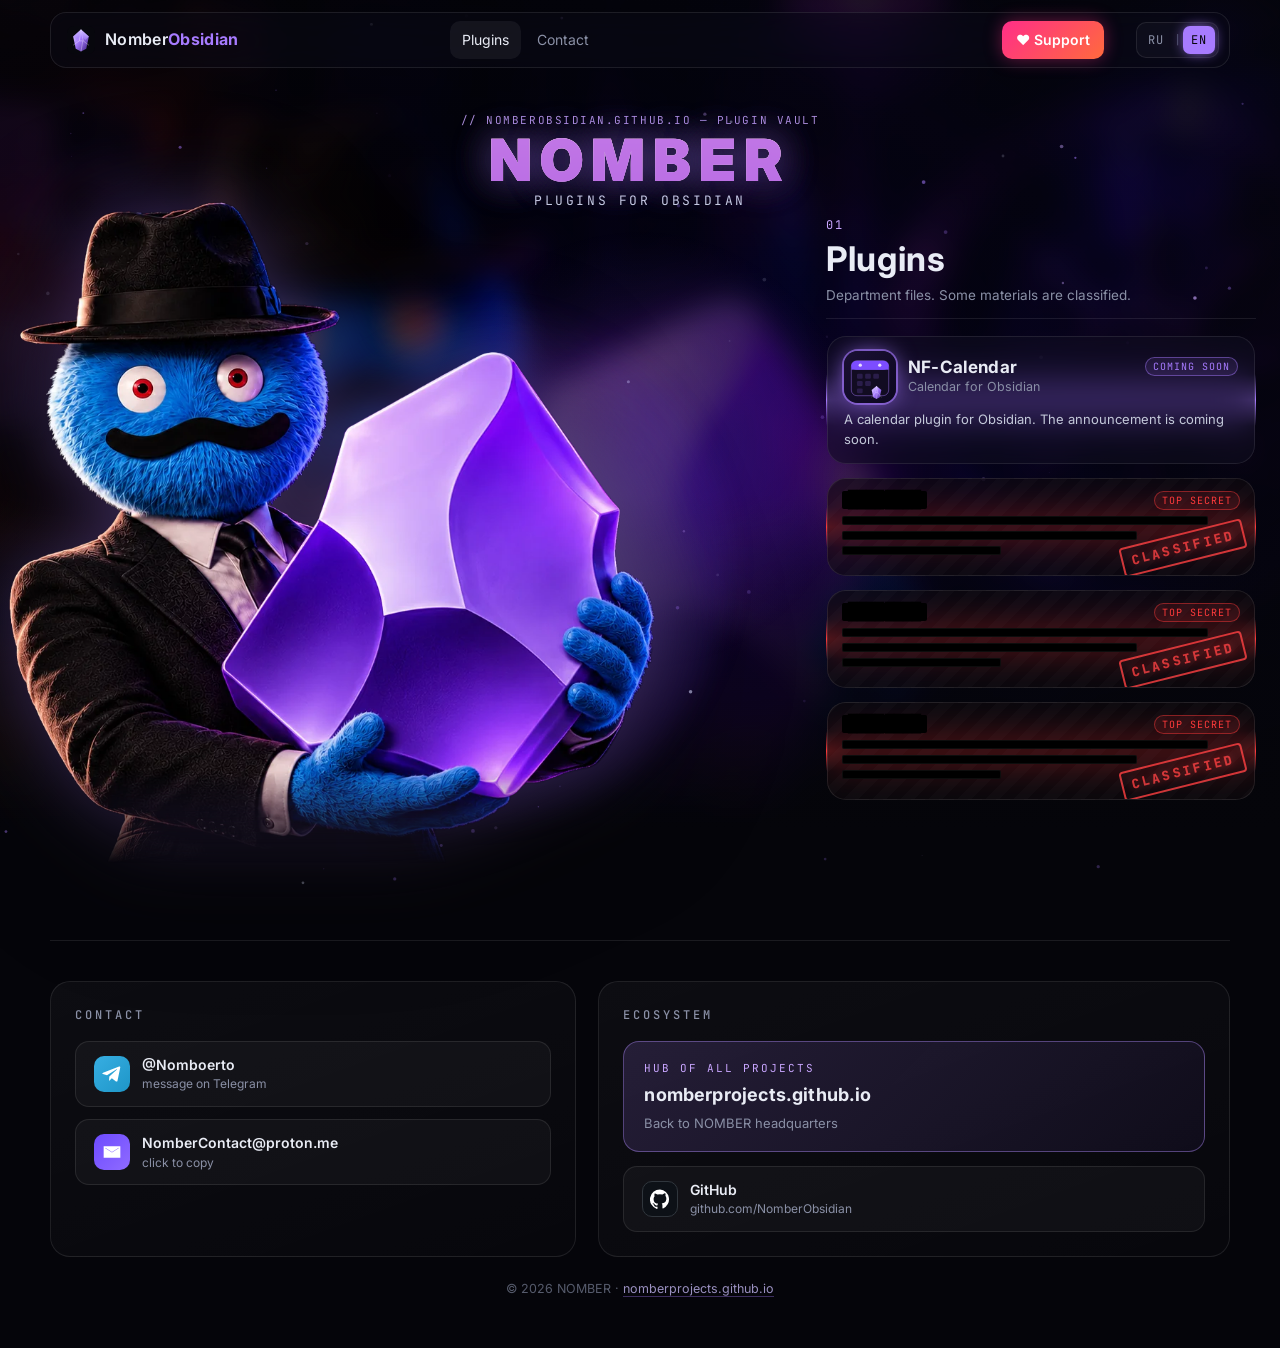
==== index.html @ f20f831f "Чуть поднять шапку героя" ====
<!doctype html>
<html lang="ru">
<head>
<meta charset="utf-8">
<meta name="viewport" content="width=device-width,initial-scale=1">
<title>NOMBER — NomberObsidian · Плагины для Obsidian</title>
<meta name="description" content="NomberObsidian — плагины NOMBER для Obsidian. NF-Calendar скоро будет анонсирован, остальные материалы засекречены.">
<link rel="canonical" href="https://nomberobsidian.github.io/">
<meta name="theme-color" content="#05050a">
<meta property="og:type" content="website">
<meta property="og:site_name" content="NomberObsidian">
<meta property="og:title" content="NOMBER — NomberObsidian">
<meta property="og:description" content="Плагины для Obsidian. Хранилище отдела NomberObsidian.">
<meta property="og:url" content="https://nomberobsidian.github.io/">
<meta property="og:image" content="https://nomberobsidian.github.io/assets/og.jpg">
<meta property="og:image:width" content="1200">
<meta property="og:image:height" content="630">
<meta property="og:locale" content="ru_RU">
<meta name="twitter:card" content="summary_large_image">
<meta name="twitter:title" content="NOMBER — NomberObsidian">
<meta name="twitter:description" content="Плагины для Obsidian. Хранилище отдела NomberObsidian.">
<meta name="twitter:image" content="https://nomberobsidian.github.io/assets/og.jpg">
<link rel="icon" href="assets/favicon.svg" type="image/svg+xml">
<link rel="apple-touch-icon" href="assets/apple-touch.png">
<link rel="preload" href="assets/hero.webp" as="image">
<link rel="preconnect" href="https://fonts.googleapis.com">
<link rel="preconnect" href="https://fonts.gstatic.com" crossorigin>
<link href="https://fonts.googleapis.com/css2?family=Inter:wght@400;500;600;700;900&family=JetBrains+Mono:wght@400;500;700;800&display=swap" rel="stylesheet">
<link rel="stylesheet" href="assets/style.css?v=6">
<script src="assets/i18n.js?v=6"></script>
</head>
<body>
<a class="skip" href="#plugins" data-i18n="skip">Перейти к плагинам</a>
<div class="bg" aria-hidden="true"><div class="bg-city" data-depth="6"></div><canvas id="fx"></canvas></div>
<div class="cursor-glow" aria-hidden="true"></div>

<header class="nav" id="nav">
  <a class="brand" href="#top" aria-label="NomberObsidian — наверх" data-i18n-attr="aria-label:a.top"><img src="assets/favicon.svg" alt="" width="28" height="28"><span>Nomber<b>Obsidian</b></span></a>
  <nav aria-label="Разделы" data-i18n-attr="aria-label:a.sections">
    <a href="#plugins" data-i18n="nav.plugins">Плагины</a>
    <a href="#contact" data-i18n="nav.contact">Связь</a>
  </nav>
  <a class="nav-donate" href="https://donatre.github.io/" target="_blank" rel="noopener">♥ <span data-i18n="donate">Поддержать</span></a>
  <div class="lang" role="group" aria-label="Язык сайта" data-i18n-attr="aria-label:a.lang"><button type="button" data-lang="ru">RU</button><i>|</i><button type="button" data-lang="en">EN</button></div>
</header>

<main id="top">
  <section class="hero" aria-labelledby="title">
    <div class="hero-head reveal">
      <p class="kicker" data-i18n="hero.kicker">// nomberobsidian.github.io — хранилище плагинов</p>
      <h1 id="title" class="glitch" data-text="NOMBER">NOMBER</h1>
      <p class="subtitle" data-i18n="hero.sub">Плагины для Obsidian</p>
    </div>

    <div class="stage">
      <div class="mascot-wrap">
        <div class="fog fog-back" aria-hidden="true"><i></i><i></i></div>
        <div class="halo" aria-hidden="true"></div>
        <div class="mascot" data-depth="-14">
          <img src="assets/hero.webp" alt="Персонаж NOMBER: синий пушистый детектив в шляпе и костюме держит фиолетовый кристалл Obsidian" data-i18n-attr="alt:hero.alt" width="907" height="929">
        </div>
        <div class="fog fog-front" aria-hidden="true"><i></i><i></i></div>
      </div>

      <aside class="dossier" id="plugins" aria-labelledby="plugins-t">
        <header class="dossier-head reveal">
          <span class="sec-num">01</span>
          <h2 id="plugins-t" data-i18n="plugins.t">Плагины</h2>
          <p data-i18n="plugins.p">Досье отдела. Часть материалов засекречена.</p>
        </header>
        <div class="plugin-list" id="plugin-list"></div>
      </aside>
    </div>
  </section>
</main>

<footer class="footer" id="contact">
  <div class="foot-cols">
    <section class="foot-block" aria-labelledby="con-t">
      <h2 id="con-t" class="foot-title" data-i18n="contact.t">Связь</h2>
      <ul class="socials">
        <li><a class="ic-tg" href="https://t.me/Nomboerto" target="_blank" rel="noopener"><i class="ico tg"><svg viewBox="0 0 24 24" aria-hidden="true"><path d="M21.9 4.3 18.6 20c-.2 1.1-.9 1.4-1.8.9l-5-3.7-2.4 2.3c-.3.3-.5.5-1 .5l.4-5.1 9.2-8.3c.4-.4-.1-.6-.6-.2L6 13.6l-4.9-1.5c-1.1-.3-1.1-1 .2-1.6L20.5 3c.9-.3 1.7.2 1.4 1.3z"/></svg></i><span>@Nomboerto<small data-i18n="contact.tg">написать в Telegram</small></span></a></li>
        <li><a class="ic-mail copy-mail" href="mailto:NomberContact@proton.me" data-copy="NomberContact@proton.me" data-i18n-attr="aria-label:contact.copyaria"><i class="ico mail"><svg viewBox="0 0 24 24" aria-hidden="true"><path d="M2 5h20v14H2zm2 2v.5l8 5 8-5V7l-8 5z"/></svg></i><span>NomberContact@proton.me<small data-i18n="contact.mail">нажмите, чтобы скопировать</small></span></a></li>
      </ul>
    </section>
    <section class="foot-block hub-block" aria-labelledby="hub-t">
      <h2 id="hub-t" class="foot-title" data-i18n="hub.t">Экосистема</h2>
      <a class="hub-card" href="https://nomberprojects.github.io/">
        <span class="hub-kicker" data-i18n="hub.kicker">хаб всех проектов</span>
        <strong>nomberprojects.github.io</strong>
        <small data-i18n="hub.p">Вернуться в главный штаб NOMBER</small>
      </a>
      <ul class="socials solo">
        <li><a href="https://github.com/NomberObsidian" target="_blank" rel="noopener"><i class="ico gh"><svg viewBox="0 0 24 24" aria-hidden="true"><path d="M12 .5a12 12 0 0 0-3.8 23.4c.6.1.8-.3.8-.6v-2c-3.3.7-4-1.6-4-1.6-.6-1.4-1.4-1.8-1.4-1.8-1-.7.1-.7.1-.7 1.2.1 1.8 1.2 1.8 1.2 1 1.8 2.8 1.3 3.5 1 .1-.8.4-1.3.8-1.6-2.7-.3-5.5-1.3-5.5-6 0-1.3.5-2.4 1.2-3.2-.1-.3-.5-1.5.1-3.2 0 0 1-.3 3.3 1.2a11.5 11.5 0 0 1 6 0C17.3 4.6 18.3 5 18.3 5c.7 1.7.3 2.9.1 3.2.8.8 1.2 1.9 1.2 3.2 0 4.6-2.8 5.6-5.5 5.9.4.4.8 1.1.8 2.2v3.3c0 .3.2.7.8.6A12 12 0 0 0 12 .5z"/></svg></i><span>GitHub<small>github.com/NomberObsidian</small></span></a></li>
      </ul>
    </section>
  </div>
  <p class="hub">© <span id="y">2026</span> NOMBER · <a href="https://nomberprojects.github.io/">nomberprojects.github.io</a></p>
</footer>

<div class="toast" id="toast" role="status" aria-live="polite"></div>
<script src="assets/data.js?v=6"></script>
<script src="assets/main.js?v=6"></script>
</body>
</html>
---- assets/style.css ----
:root{--bg:#05050a;--ink:#e9ecf5;--mut:#8a90a6;--cy:#c9a6ff;--pk:#ff2e88;--vi:#a77bff;--glass:rgba(16,14,30,.58);--line:rgba(255,255,255,.09);--r:20px;--font:"Inter","Segoe UI",system-ui,-apple-system,Roboto,sans-serif;--mono:"JetBrains Mono",ui-monospace,Consolas,monospace}
*{box-sizing:border-box;margin:0;padding:0}
html{overflow-x:clip;scroll-behavior:smooth;scroll-padding-top:80px}
body{background:var(--bg);color:var(--ink);font-family:var(--font);line-height:1.55;overflow-x:hidden;-webkit-font-smoothing:antialiased}
a{color:inherit}
img{max-width:100%;display:block}
.skip{position:absolute;left:-999px;top:8px;z-index:100;background:var(--vi);color:#fff;padding:8px 14px;border-radius:8px}
.skip:focus{left:8px}
:focus-visible{outline:2px solid var(--vi);outline-offset:3px;border-radius:6px}

/* background */
.bg{position:fixed;inset:0;z-index:-2;overflow:hidden}
.bg-city{position:absolute;inset:-40px;background:url(scene.jpg) center/cover;filter:blur(14px) brightness(.45) saturate(1.35);transform:scale(1.08)}
.bg::after{content:"";position:absolute;inset:0;background:radial-gradient(ellipse at 30% 45%,transparent 0,rgba(5,5,10,.55) 55%,#05050a 100%),linear-gradient(transparent 55%,#05050a 92%)}
#fx{position:absolute;inset:0;width:100%;height:100%;z-index:1}
.cursor-glow{position:fixed;width:520px;height:520px;left:0;top:0;border-radius:50%;pointer-events:none;z-index:-1;background:radial-gradient(circle,rgba(167,123,255,.16),transparent 60%);transition:opacity .3s}

/* nav */
.nav{position:fixed;top:12px;left:50%;transform:translateX(-50%);z-index:50;display:flex;align-items:center;gap:22px;padding:8px 10px 8px 16px;width:min(1180px,calc(100% - 24px));background:rgba(10,11,20,.5);backdrop-filter:blur(16px) saturate(1.4);-webkit-backdrop-filter:blur(16px) saturate(1.4);border:1px solid var(--line);border-radius:16px;transition:background .3s}
.nav.scrolled{background:rgba(8,9,16,.8)}
.brand{display:flex;align-items:center;gap:10px;text-decoration:none;font-weight:600;letter-spacing:.02em}
.brand img{border-radius:7px}
.brand b{color:var(--vi);font-weight:700}
.nav nav{display:flex;gap:4px;margin:0 auto}
.nav nav a{text-decoration:none;color:var(--mut);font-size:14px;padding:8px 12px;border-radius:10px;transition:.2s}
.nav nav a:hover,.nav nav a.on{color:var(--ink);background:rgba(255,255,255,.06)}
.nav-donate{text-decoration:none;font-size:14px;font-weight:600;padding:8px 14px;border-radius:10px;color:#fff;background:linear-gradient(135deg,var(--pk),#ff6a3d);box-shadow:0 0 18px rgba(255,46,136,.4);margin-left:auto}

/* hero */
.hero{position:relative;overflow-x:clip;min-height:100svh;padding:116px 24px 8px;display:flex;flex-direction:column;align-items:center}
.hero-head{text-align:center;position:relative;z-index:6;flex:none}
.kicker{font-family:var(--mono);font-size:12px;letter-spacing:.18em;color:var(--cy);opacity:.85;text-transform:uppercase}
.glitch{position:relative;font-size:clamp(36px,5.4vw,72px);font-weight:900;letter-spacing:.14em;line-height:1;margin:.04em 0 .02em;background:linear-gradient(180deg,#fff 20%,#c5b4f0);-webkit-background-clip:text;background-clip:text;color:transparent;text-shadow:0 0 40px rgba(167,123,255,.3)}
.glitch::before,.glitch::after{content:attr(data-text);position:absolute;inset:0;background:inherit;-webkit-background-clip:text;background-clip:text}
.glitch::before{color:var(--pk);-webkit-text-fill-color:var(--pk);opacity:.7;animation:gl1 4s infinite steps(1)}
.glitch::after{color:var(--vi);-webkit-text-fill-color:var(--vi);opacity:.7;animation:gl2 4s infinite steps(1)}
@keyframes gl1{0%,88%,100%{clip-path:inset(0 0 100% 0);transform:none}90%{clip-path:inset(20% 0 55% 0);transform:translate(-6px,0)}93%{clip-path:inset(60% 0 10% 0);transform:translate(5px,0)}96%{clip-path:inset(40% 0 40% 0);transform:translate(-3px,0)}}
@keyframes gl2{0%,89%,100%{clip-path:inset(0 0 100% 0);transform:none}91%{clip-path:inset(70% 0 5% 0);transform:translate(6px,0)}94%{clip-path:inset(10% 0 70% 0);transform:translate(-5px,0)}}
.subtitle{font-family:var(--mono);font-size:clamp(13px,1.4vw,16px);letter-spacing:.3em;text-transform:uppercase;color:#c7cde0;background:linear-gradient(90deg,#c7cde0 40%,#fff 50%,#c7cde0 60%) 0/250% 100%;-webkit-background-clip:text;background-clip:text;color:transparent;animation:shim 5s linear infinite}
@keyframes shim{to{background-position:-250% 0}}

/* split stage: mascot left, plugins right */
.stage{position:relative;width:min(1320px,100%);display:grid;grid-template-columns:minmax(0,1.2fr) minmax(300px,430px);align-items:start;gap:4px 36px;margin-top:0;flex:1;min-height:0}

.mascot-wrap{position:relative;z-index:2;display:grid;place-items:start start;min-height:0;align-self:start;margin-top:-6px}
.mascot-wrap > *{grid-column:1;grid-row:1}
.mascot{position:relative;z-index:2;width:auto;max-width:min(700px,52vw);justify-self:start;pointer-events:none;will-change:transform;margin-left:-2%;filter:drop-shadow(0 0 36px rgba(167,123,255,.32)) drop-shadow(0 28px 56px rgba(0,0,0,.85))}
.mascot img{width:auto;max-width:100%;height:auto;max-height:calc(100svh - 14.75rem);object-fit:contain;-webkit-mask-image:linear-gradient(#000 86%,transparent 100%);mask-image:linear-gradient(#000 86%,transparent 100%)}
.halo{justify-self:center;align-self:center;width:min(520px,80%);aspect-ratio:1;border-radius:50%;z-index:1;background:radial-gradient(circle at 62% 55%,rgba(167,123,255,.5),rgba(92,40,200,.16) 42%,transparent 68%);filter:blur(12px);transform:translate(12%,6%);animation:pulse 6s ease-in-out infinite}
@keyframes pulse{50%{transform:translate(12%,6%) scale(1.08);opacity:.75}}
.fog{position:relative;pointer-events:none;overflow:hidden;align-self:stretch;margin:0 -20px}
.fog i{position:absolute;inset:0 -50%;background:radial-gradient(ellipse 30% 40% at 25% 60%,rgba(180,170,230,.16),transparent 70%),radial-gradient(ellipse 25% 30% at 70% 70%,rgba(140,120,220,.16),transparent 70%),radial-gradient(ellipse 35% 25% at 50% 85%,rgba(200,200,240,.12),transparent 70%);animation:drift 38s linear infinite;filter:blur(8px)}
.fog i:nth-child(2){animation-duration:55s;animation-direction:reverse;opacity:.8;top:10%}
.fog-back{z-index:1}
.fog-front{z-index:3;align-self:end;height:42%;-webkit-mask-image:linear-gradient(transparent,#000 45%);mask-image:linear-gradient(transparent,#000 45%)}
.fog-front::after{content:"";position:absolute;inset:0;background:linear-gradient(transparent,rgba(5,5,10,.7) 90%)}
.fog-front i{background:radial-gradient(ellipse 30% 50% at 30% 60%,rgba(190,185,240,.2),transparent 70%),radial-gradient(ellipse 30% 50% at 75% 50%,rgba(167,123,255,.16),transparent 70%)}
@keyframes drift{from{transform:translateX(0)}to{transform:translateX(33%)}}

/* dossier / plugins column */
.dossier{position:relative;z-index:5;padding-bottom:8px;width:100%}
.dossier-head{margin-bottom:16px;padding-bottom:12px;border-bottom:1px solid var(--line)}
.sec-num{font-family:var(--mono);color:var(--cy);font-size:12px;letter-spacing:.14em}
.dossier-head h2{font-size:clamp(24px,3vw,34px);letter-spacing:.02em;line-height:1.15;margin:.1em 0 .2em}
.dossier-head p{color:var(--mut);font-size:13.5px}
.plugin-list{display:flex;flex-direction:column;gap:12px}

/* cards */
.card{--acc:var(--vi);--mx:50%;--my:50%;position:relative;border-radius:var(--r);padding:1px;background:linear-gradient(var(--a,0deg),transparent 30%,var(--acc),transparent 70%) border-box;transform-style:preserve-3d;transition:transform .25s ease,box-shadow .35s}
@property --a{syntax:"<angle>";inherits:false;initial-value:0deg}
.card:hover,.card:focus-within{animation:spin 3s linear infinite;box-shadow:0 0 40px -6px var(--acc),0 30px 60px -20px #000}
@keyframes spin{to{--a:360deg}}
.card-in{position:relative;border-radius:calc(var(--r) - 1px);padding:14px 16px;background:var(--glass);backdrop-filter:blur(18px) saturate(1.3);-webkit-backdrop-filter:blur(18px) saturate(1.3);border:1px solid var(--line);overflow:hidden;height:100%}
.card-in::before{content:"";position:absolute;inset:0;background:radial-gradient(360px circle at var(--mx) var(--my),color-mix(in srgb,var(--acc) 22%,transparent),transparent 60%);opacity:0;transition:opacity .3s;pointer-events:none}
.card:hover .card-in::before{opacity:1}
.card-top{display:flex;gap:12px;align-items:center;position:relative}
.card-head{min-width:0;flex:1}
.card-title-row{display:flex;align-items:center;justify-content:space-between;gap:8px;min-width:0}
.card-title-row h3{min-width:0}
.logo{flex:none;width:52px;height:52px;border-radius:14px;overflow:hidden;box-shadow:0 0 0 2px color-mix(in srgb,var(--acc) 60%,transparent),0 0 24px -4px var(--acc);transition:transform .4s}
.logo img{width:100%;height:100%;object-fit:cover}
.card:hover .logo{transform:scale(1.08) rotate(-6deg)}
.card h3{font-size:17px;line-height:1.2;letter-spacing:.01em}
.tag{font-size:12.5px;color:var(--mut)}
.status{flex:none;font-family:var(--mono);font-size:10px;letter-spacing:.1em;text-transform:uppercase;padding:2px 7px;border-radius:999px;color:var(--acc);border:1px solid color-mix(in srgb,var(--acc) 45%,transparent);background:color-mix(in srgb,var(--acc) 10%,transparent);line-height:1.3;white-space:nowrap}
.more{display:grid;grid-template-rows:1fr;opacity:1;position:relative}
.more>div{overflow:hidden}
.more p{font-size:13px;color:#c4c9da;padding-top:6px}
.links{display:flex;flex-wrap:wrap;gap:8px;margin-top:12px;position:relative}
.btn{display:inline-flex;align-items:center;gap:6px;text-decoration:none;font-size:13px;font-weight:600;padding:7px 12px;border-radius:10px;background:rgba(255,255,255,.06);border:1px solid var(--line);transition:.2s}
.btn svg{width:15px;height:15px;fill:currentColor}
.btn:hover{background:var(--acc);color:#05050a;border-color:transparent;box-shadow:0 0 18px -2px var(--acc)}
.btn[aria-disabled="true"]{pointer-events:none;opacity:.7;font-family:var(--mono);font-size:11px;letter-spacing:.08em;text-transform:uppercase}
.featured .card-in{padding:14px 16px}

/* classified */
.secret .card-in{background:repeating-linear-gradient(-45deg,rgba(255,255,255,.015) 0 10px,transparent 10px 20px),rgba(14,10,14,.62);min-height:0;padding:12px 14px 14px}
.secret{--acc:#ff3b3b}
.stamp{position:absolute;right:8px;bottom:12px;transform:rotate(-14deg);font-family:var(--mono);font-weight:800;letter-spacing:.2em;font-size:13px;color:#ff3b3b;border:2px solid #ff3b3b;padding:3px 8px;border-radius:4px;opacity:.8;mix-blend-mode:screen;text-shadow:0 0 8px rgba(255,59,59,.6)}
.redact{display:block;height:9px;margin:6px 0;background:#000;border-radius:2px;box-shadow:inset 0 0 0 1px rgba(255,255,255,.05)}
.secret h3{font-family:var(--mono);font-size:15px}
.secret .blurred{filter:blur(3px);user-select:none}
.secret.full h3{color:#000;background:#000;display:inline-block;padding:0 6px;border-radius:2px;margin:0}
.denied{position:absolute;inset:0;display:grid;place-items:center;font-family:var(--mono);font-weight:800;letter-spacing:.2em;color:#ff3b3b;background:rgba(10,0,0,.7);opacity:0;transition:opacity .2s;text-shadow:0 0 10px #ff3b3b}
.secret.full:hover .denied,.secret.full:focus-within .denied{opacity:1;animation:shake .3s steps(2) 2}
@keyframes shake{25%{transform:translate(3px,-2px)}50%{transform:translate(-3px,1px)}75%{transform:translate(2px,2px)}}
.secret:hover .card-in{animation:jitter .25s steps(2) 2}
@keyframes jitter{50%{transform:translate(-2px,1px);filter:hue-rotate(40deg)}}

/* footer */
.footer{width:min(1180px,calc(100% - 40px));margin:40px auto 0;padding:40px 0 50px;border-top:1px solid var(--line);text-align:center}
.foot-title{font-family:var(--mono);font-size:12px;letter-spacing:.25em;text-transform:uppercase;color:var(--mut);font-weight:500;margin-bottom:16px}
.socials{list-style:none;display:flex;flex-wrap:wrap;justify-content:center;gap:12px}
.socials a{display:flex;align-items:center;gap:12px;text-decoration:none;padding:12px 18px;border-radius:14px;background:rgba(255,255,255,.035);border:1px solid var(--line);text-align:left;transition:.2s}
.socials a:hover{border-color:var(--vi);box-shadow:0 0 22px -6px var(--vi)}
.socials span{font-weight:600;font-size:14px;display:flex;flex-direction:column}
.socials small{font-weight:400;font-size:12px;color:var(--mut)}
.hub{margin-top:22px;font-size:12.5px;color:#565b6c}
.hub a{color:#9a90c0;text-decoration:none;border-bottom:1px solid rgba(167,123,255,.35)}
.hub a:hover{color:var(--cy)}
.foot-cols{display:grid;grid-template-columns:1fr 1.2fr;gap:22px;text-align:left}
.foot-block{padding:24px;border-radius:20px;border:1px solid var(--line);background:linear-gradient(160deg,rgba(255,255,255,.035),rgba(255,255,255,.01))}
.foot-block .socials{display:grid;grid-template-columns:1fr;justify-content:stretch}
.socials a{height:100%;box-sizing:border-box}
.ico{flex:none;width:36px;height:36px;border-radius:10px;display:grid;place-items:center;font-style:normal;overflow:hidden}
.ico svg{width:20px;height:20px;fill:#fff}
.ico.tg{background:linear-gradient(135deg,#37aee2,#1e96c8)}
.ico.mail{background:linear-gradient(135deg,#6d4aff,#8f6bff)}
.ico.gh{background:#0d1117;border:1px solid #30363d}
.ico.gh svg{width:20px;height:20px}

.hub-card{display:flex;flex-direction:column;gap:4px;text-decoration:none;padding:18px 20px;border-radius:16px;margin-bottom:14px;border:1px solid color-mix(in srgb,var(--vi) 35%,var(--line));background:linear-gradient(135deg,rgba(167,123,255,.16),rgba(63,40,120,.12));transition:.25s}
.hub-card:hover{border-color:var(--vi);box-shadow:0 0 28px -6px var(--vi);transform:translateY(-1px)}
.hub-kicker{font-family:var(--mono);font-size:11px;letter-spacing:.18em;text-transform:uppercase;color:var(--cy)}
.hub-card strong{font-size:18px;letter-spacing:.01em}
.hub-card small{color:var(--mut);font-size:13px}
.socials.solo{margin-top:0}


/* copy-email toast */
.copy-mail{cursor:pointer}
.copy-mail.copied small{color:var(--cy)}
.toast{position:fixed;left:50%;bottom:28px;transform:translateX(-50%) translateY(10px);z-index:80;font-family:var(--mono);font-size:12px;letter-spacing:.12em;text-transform:uppercase;padding:10px 18px;border-radius:999px;background:rgba(12,10,22,.92);color:var(--ink);border:1px solid color-mix(in srgb,var(--vi) 70%,transparent);box-shadow:0 0 24px -4px var(--vi);opacity:0;pointer-events:none;transition:opacity .25s,transform .25s;backdrop-filter:blur(10px)}
.toast.show{opacity:1;transform:translateX(-50%) translateY(0)}
@media (prefers-reduced-motion:reduce){.toast{transition:opacity .15s}}

/* reveal */
.reveal{opacity:0;transform:translateY(30px);transition:opacity .9s,transform .9s cubic-bezier(.2,.8,.2,1)}
.reveal.in{opacity:1;transform:none}

/* lang toggle */
.lang{display:flex;align-items:center;gap:2px;margin-left:10px;padding:3px;border-radius:10px;border:1px solid var(--line);background:rgba(255,255,255,.03);font-family:var(--mono);font-size:12px}
.lang i{color:#444a5c;font-style:normal}
.lang button{all:unset;cursor:pointer;padding:5px 8px;border-radius:7px;color:var(--mut);letter-spacing:.08em;transition:.2s}
.lang button:hover{color:var(--ink)}
.lang button[aria-pressed="true"]{color:#05050a;background:var(--vi);box-shadow:0 0 14px -2px var(--vi)}
.lang button:focus-visible{outline:2px solid var(--vi)}


@media (min-width:981px) and (max-height:900px){
  .hero{padding-top:112px;padding-bottom:6px}
  .kicker{font-size:11px;letter-spacing:.14em}
  .glitch{font-size:clamp(34px,4.8vw,58px)}
  .subtitle{letter-spacing:.2em;font-size:13px}
  .mascot img{max-height:calc(100svh - 14.875rem)}
  .mascot-wrap{margin-top:-10px}
}
@media (min-width:981px) and (max-height:680px){
  .hero{padding-top:104px}
  .glitch{font-size:clamp(30px,4.4vw,44px)}
  .mascot img{max-height:calc(100svh - 13.75rem)}
}
/* responsive */
@media (max-width:980px){
  .stage{grid-template-columns:1fr;justify-items:center;gap:8px}
  .mascot-wrap{min-height:0;width:min(520px,88%);justify-self:center;place-items:center}
  .mascot{width:100%;max-width:100%;margin-left:0;justify-self:center}
  .mascot img{width:100%;max-height:min(58svh,520px)}
  .halo{transform:translate(8%,4%)}
  .dossier{width:min(520px,100%);justify-self:center}
  .fog-front{height:28%}
}
@media (max-width:760px){
  .nav nav{display:none}
  .nav{justify-content:space-between;gap:10px}
  .nav-donate{margin-left:0}
  .nav-donate span{display:none}
  .hero{padding:114px 16px 24px;min-height:0}
  .kicker{letter-spacing:.1em;font-size:11px}
  .glitch{letter-spacing:.08em}
  .subtitle{letter-spacing:.14em}
  .halo{width:70%}
  .cursor-glow{display:none}
  .lang{margin-left:auto;margin-right:4px}
  .foot-cols{grid-template-columns:1fr}
}
@media (prefers-reduced-motion:reduce){
  *,*::before,*::after{animation:none!important;transition:none!important}
  html{scroll-behavior:auto}
  .reveal{opacity:1;transform:none}
}
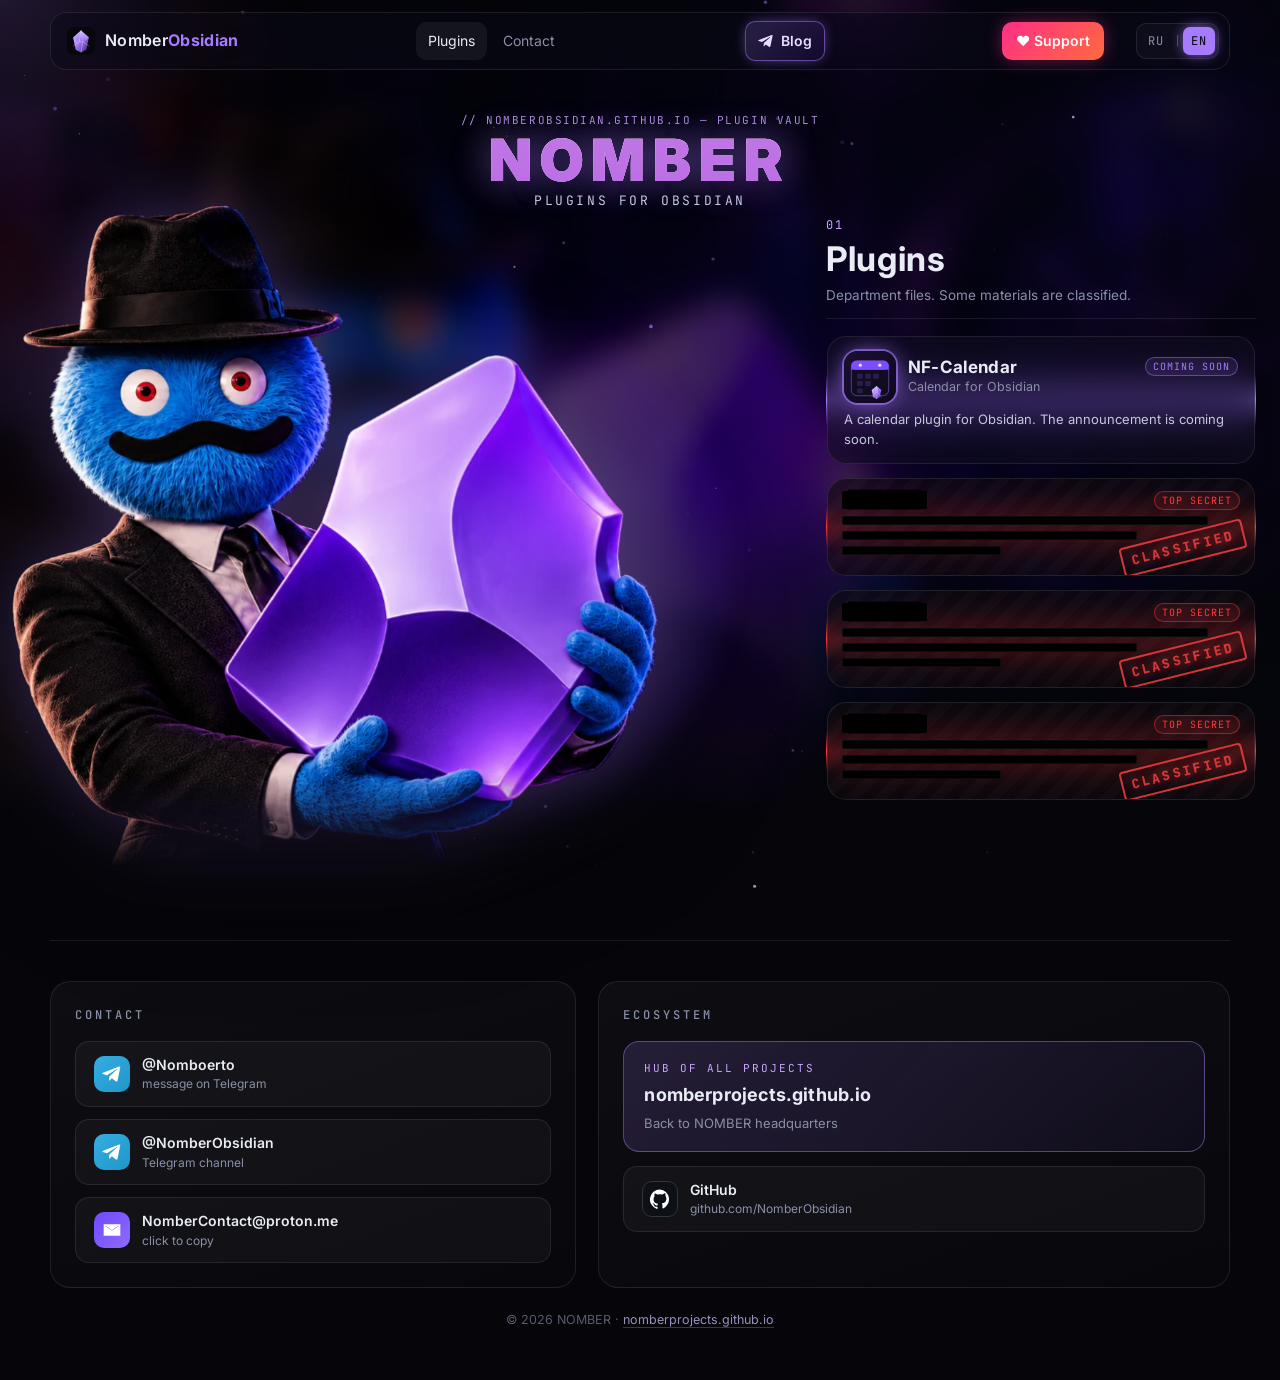
==== commit a98fcae4: "Добавить /blog — ретранслятор Telegram-канала @NomberObsidian Pretty URL /blog/ (без .html), пустое " ====
--- a/index.html
+++ b/index.html
@@ -26,8 +26,8 @@
 <link rel="preconnect" href="https://fonts.googleapis.com">
 <link rel="preconnect" href="https://fonts.gstatic.com" crossorigin>
 <link href="https://fonts.googleapis.com/css2?family=Inter:wght@400;500;600;700;900&family=JetBrains+Mono:wght@400;500;700;800&display=swap" rel="stylesheet">
-<link rel="stylesheet" href="assets/style.css?v=6">
-<script src="assets/i18n.js?v=6"></script>
+<link rel="stylesheet" href="assets/style.css?v=7">
+<script src="assets/i18n.js?v=7"></script>
 </head>
 <body>
 <a class="skip" href="#plugins" data-i18n="skip">Перейти к плагинам</a>
@@ -40,6 +40,7 @@
     <a href="#plugins" data-i18n="nav.plugins">Плагины</a>
     <a href="#contact" data-i18n="nav.contact">Связь</a>
   </nav>
+  <a class="nav-blog" href="/blog"><svg viewBox="0 0 24 24" aria-hidden="true"><path d="M21.9 4.3 18.6 20c-.2 1.1-.9 1.4-1.8.9l-5-3.7-2.4 2.3c-.3.3-.5.5-1 .5l.4-5.1 9.2-8.3c.4-.4-.1-.6-.6-.2L6 13.6l-4.9-1.5c-1.1-.3-1.1-1 .2-1.6L20.5 3c.9-.3 1.7.2 1.4 1.3z"/></svg><span data-i18n="nav.blog">Блог</span></a>
   <a class="nav-donate" href="https://donatre.github.io/" target="_blank" rel="noopener">♥ <span data-i18n="donate">Поддержать</span></a>
   <div class="lang" role="group" aria-label="Язык сайта" data-i18n-attr="aria-label:a.lang"><button type="button" data-lang="ru">RU</button><i>|</i><button type="button" data-lang="en">EN</button></div>
 </header>
@@ -80,6 +81,7 @@
       <h2 id="con-t" class="foot-title" data-i18n="contact.t">Связь</h2>
       <ul class="socials">
         <li><a class="ic-tg" href="https://t.me/Nomboerto" target="_blank" rel="noopener"><i class="ico tg"><svg viewBox="0 0 24 24" aria-hidden="true"><path d="M21.9 4.3 18.6 20c-.2 1.1-.9 1.4-1.8.9l-5-3.7-2.4 2.3c-.3.3-.5.5-1 .5l.4-5.1 9.2-8.3c.4-.4-.1-.6-.6-.2L6 13.6l-4.9-1.5c-1.1-.3-1.1-1 .2-1.6L20.5 3c.9-.3 1.7.2 1.4 1.3z"/></svg></i><span>@Nomboerto<small data-i18n="contact.tg">написать в Telegram</small></span></a></li>
+        <li><a class="ic-tg" href="https://t.me/NomberObsidian" target="_blank" rel="noopener"><i class="ico tg"><svg viewBox="0 0 24 24" aria-hidden="true"><path d="M21.9 4.3 18.6 20c-.2 1.1-.9 1.4-1.8.9l-5-3.7-2.4 2.3c-.3.3-.5.5-1 .5l.4-5.1 9.2-8.3c.4-.4-.1-.6-.6-.2L6 13.6l-4.9-1.5c-1.1-.3-1.1-1 .2-1.6L20.5 3c.9-.3 1.7.2 1.4 1.3z"/></svg></i><span>@NomberObsidian<small data-i18n="contact.channel">канал в Telegram</small></span></a></li>
         <li><a class="ic-mail copy-mail" href="mailto:NomberContact@proton.me" data-copy="NomberContact@proton.me" data-i18n-attr="aria-label:contact.copyaria"><i class="ico mail"><svg viewBox="0 0 24 24" aria-hidden="true"><path d="M2 5h20v14H2zm2 2v.5l8 5 8-5V7l-8 5z"/></svg></i><span>NomberContact@proton.me<small data-i18n="contact.mail">нажмите, чтобы скопировать</small></span></a></li>
       </ul>
     </section>
--- a/assets/style.css
+++ b/assets/style.css
@@ -182,16 +182,19 @@
 }
 @media (max-width:760px){
   .nav nav{display:none}
-  .nav{justify-content:space-between;gap:10px}
-  .nav-donate{margin-left:0}
+  .nav{justify-content:space-between;gap:6px;padding:7px 8px 7px 10px}
+  .brand span{display:none}
+  .brand{gap:0}
+  .nav-donate{margin-left:0;padding:8px 10px}
   .nav-donate span{display:none}
+  .nav-blog{padding:7px 10px}
   .hero{padding:114px 16px 24px;min-height:0}
   .kicker{letter-spacing:.1em;font-size:11px}
   .glitch{letter-spacing:.08em}
   .subtitle{letter-spacing:.14em}
   .halo{width:70%}
   .cursor-glow{display:none}
-  .lang{margin-left:auto;margin-right:4px}
+  .lang{margin-left:0;margin-right:0}
   .foot-cols{grid-template-columns:1fr}
 }
 @media (prefers-reduced-motion:reduce){
@@ -199,3 +202,75 @@
   html{scroll-behavior:auto}
   .reveal{opacity:1;transform:none}
 }
+
+/* nav: blog button (always visible, including mobile) */
+.nav-blog{display:inline-flex;align-items:center;gap:7px;flex:none;text-decoration:none;font-size:14px;font-weight:600;padding:8px 12px;border-radius:10px;color:#e8dcff;background:linear-gradient(135deg,rgba(167,123,255,.22),rgba(92,40,200,.12));border:1px solid color-mix(in srgb,var(--vi) 50%,transparent);box-shadow:0 0 16px -6px var(--vi);transition:.2s}
+.nav-blog svg{width:16px;height:16px;fill:currentColor;flex:none}
+.nav-blog:hover,.nav-blog.on{background:linear-gradient(135deg,#37aee2,#1e96c8);color:#fff;border-color:transparent;box-shadow:0 0 20px -4px #37aee2}
+
+/* blog page */
+.blog-hero{position:relative;z-index:2;padding:130px 24px 20px;display:flex;justify-content:center}
+.blog-hero-card{width:min(860px,100%);display:grid;grid-template-columns:148px 1fr;gap:28px;align-items:center;padding:28px;border-radius:28px;background:var(--glass);backdrop-filter:blur(18px) saturate(1.3);-webkit-backdrop-filter:blur(18px) saturate(1.3);border:1px solid var(--line);box-shadow:0 30px 80px -30px #000,0 0 0 1px color-mix(in srgb,var(--vi) 22%,transparent),0 0 60px -24px color-mix(in srgb,var(--vi) 55%,transparent)}
+.blog-avatar{width:148px;height:148px;border-radius:32px;object-fit:cover;box-shadow:0 0 0 2px var(--vi),0 0 40px -6px var(--vi);background:#11131a}
+.blog-hero-card .kicker{margin-bottom:4px}
+.blog-hero-card h1{font-size:clamp(28px,4vw,42px);letter-spacing:.02em;line-height:1.15;margin:0 0 6px}
+.blog-handle{color:var(--mut);font-size:14px;margin-bottom:12px}
+.blog-handle a{color:var(--cy);text-decoration:none}
+.blog-handle a:hover{text-decoration:underline}
+.blog-desc{font-size:15px;color:#c4c9da;margin-bottom:18px}
+.blog-desc a{color:var(--cy)}
+.blog-cta{display:flex;flex-wrap:wrap;align-items:center;gap:14px 18px}
+.blog-open{display:inline-flex;align-items:center;gap:10px;text-decoration:none;font-weight:800;font-size:16px;letter-spacing:.02em;padding:12px 22px;border-radius:999px;color:#fff;background:linear-gradient(135deg,#37aee2,#2aabee,#1e96c8) 0/200%;box-shadow:0 10px 30px -8px rgba(42,171,238,.7);transition:transform .2s,box-shadow .2s}
+.blog-open:hover{transform:scale(1.04);box-shadow:0 12px 36px -8px rgba(42,171,238,.9)}
+.blog-open svg{width:18px;height:18px;fill:currentColor}
+.blog-cta-note{font-size:13px;color:var(--mut);max-width:280px}
+.feed-wrap{position:relative;z-index:2;width:min(780px,calc(100% - 40px));margin:0 auto;padding:40px 0 80px}
+.feed-wrap .sec-head{margin-bottom:22px}
+.feed-updated{font-size:13px;color:var(--mut)}
+.feed{display:flex;flex-direction:column;gap:18px}
+.post{border-radius:var(--r);background:var(--glass);backdrop-filter:blur(16px) saturate(1.3);-webkit-backdrop-filter:blur(16px) saturate(1.3);border:1px solid var(--line);overflow:hidden;transition:border-color .2s,box-shadow .25s}
+.post:hover{border-color:color-mix(in srgb,var(--vi) 45%,transparent);box-shadow:0 20px 50px -24px #000,0 0 28px -12px color-mix(in srgb,var(--vi) 45%,transparent)}
+.post-media{display:block}
+.post-media img,.post-photos img{width:100%;height:auto;display:block;background:#0a0c14}
+.post-photos{display:grid;gap:2px}
+.post-photos.album{grid-template-columns:1fr 1fr}
+.post-photos.album img{aspect-ratio:1;object-fit:cover;max-height:340px}
+.post-video{position:relative;display:block;color:inherit}
+.post-video img{width:100%;height:auto;display:block}
+.post-play{position:absolute;inset:0;display:grid;place-items:center}
+.post-play i{width:68px;height:68px;border-radius:50%;background:rgba(5,5,10,.55);border:1px solid rgba(255,255,255,.2);backdrop-filter:blur(8px);display:grid;place-items:center;box-shadow:0 0 30px -6px #37aee2;transition:transform .2s,background .2s}
+.post-video:hover .post-play i{transform:scale(1.08);background:rgba(42,171,238,.85)}
+.post-play svg{width:28px;height:28px;fill:#fff;margin-left:3px}
+.post-dur{position:absolute;right:12px;bottom:12px;font-family:var(--mono);font-size:12px;padding:3px 8px;border-radius:6px;background:rgba(0,0,0,.65);color:#fff}
+.post-body{padding:18px 20px 16px}
+.post-text{font-size:16px;line-height:1.65;color:#e4e7f0;word-wrap:break-word;overflow-wrap:anywhere}
+.post-text a{color:var(--cy);text-decoration:underline;text-decoration-color:color-mix(in srgb,var(--cy) 45%,transparent)}
+.post-text a:hover{text-decoration-color:var(--cy)}
+.post-text b,.post-text strong{color:#fff;font-weight:700}
+.post-doc{display:flex;align-items:center;gap:10px;margin-top:8px;padding:10px 12px;border-radius:12px;background:rgba(255,255,255,.04);border:1px solid var(--line);font-size:14px}
+.post-meta{display:flex;flex-wrap:wrap;align-items:center;gap:8px 14px;margin-top:14px;padding-top:12px;border-top:1px solid var(--line);font-size:13px;color:var(--mut)}
+.post-meta time{font-variant-numeric:tabular-nums}
+.post-views{display:inline-flex;align-items:center;gap:5px}
+.post-views svg{width:15px;height:15px;fill:currentColor;opacity:.8}
+.post-open{margin-left:auto;text-decoration:none;color:var(--cy);font-weight:600}
+.post-open:hover{text-decoration:underline}
+.feed-more,.feed-retry{display:block;margin:28px auto 0;padding:12px 28px;border-radius:999px;border:1px solid rgba(55,174,226,.45);background:rgba(55,174,226,.1);color:#d7f4ff;font:600 15px var(--font);cursor:pointer;transition:.2s}
+.feed-more:hover,.feed-retry:hover{background:#37aee2;color:#fff;border-color:transparent;box-shadow:0 0 22px -6px #37aee2}
+.feed-end,.feed-error{text-align:center;color:var(--mut);margin-top:28px;font-size:14px}
+.feed-error{color:#ff9aa8}
+.feed-empty{display:flex;flex-direction:column;align-items:center;gap:16px;text-align:center;margin-top:8px;padding:36px 24px 32px;border-radius:var(--r);background:var(--glass);backdrop-filter:blur(16px) saturate(1.3);-webkit-backdrop-filter:blur(16px) saturate(1.3);border:1px dashed color-mix(in srgb,var(--vi) 35%,var(--line));color:var(--mut);font-size:16px}
+.feed-empty p{max-width:28em;line-height:1.55;color:#d0d4e2}
+.feed-empty-icon{width:64px;height:64px;border-radius:20px;display:grid;place-items:center;background:linear-gradient(135deg,rgba(55,174,226,.2),rgba(167,123,255,.16));border:1px solid rgba(55,174,226,.35);box-shadow:0 0 28px -8px #37aee2}
+.feed-empty-icon svg{width:32px;height:32px;fill:#7fd0f0}
+.feed-empty[hidden],.feed-end[hidden],.feed-error[hidden],.feed-more[hidden]{display:none}
+.copy-toast{position:fixed;left:50%;bottom:28px;transform:translate(-50%,20px);padding:10px 18px;border-radius:999px;background:rgba(12,10,22,.92);backdrop-filter:blur(12px);border:1px solid color-mix(in srgb,var(--vi) 70%,transparent);color:var(--ink);font-family:var(--mono);font-size:12px;letter-spacing:.12em;text-transform:uppercase;box-shadow:0 0 24px -4px var(--vi);opacity:0;pointer-events:none;transition:.3s;z-index:9999}
+.copy-toast.show{opacity:1;transform:translate(-50%,0)}
+@media (max-width:640px){
+  .blog-hero{padding:108px 16px 10px}
+  .blog-hero-card{grid-template-columns:1fr;justify-items:center;text-align:center;padding:22px 18px}
+  .blog-avatar{width:112px;height:112px;border-radius:26px}
+  .blog-cta{justify-content:center;flex-direction:column}
+  .blog-cta-note{max-width:none}
+  .feed-wrap{width:calc(100% - 24px);padding:24px 0 60px}
+  .post-body{padding:14px 14px 12px}
+}
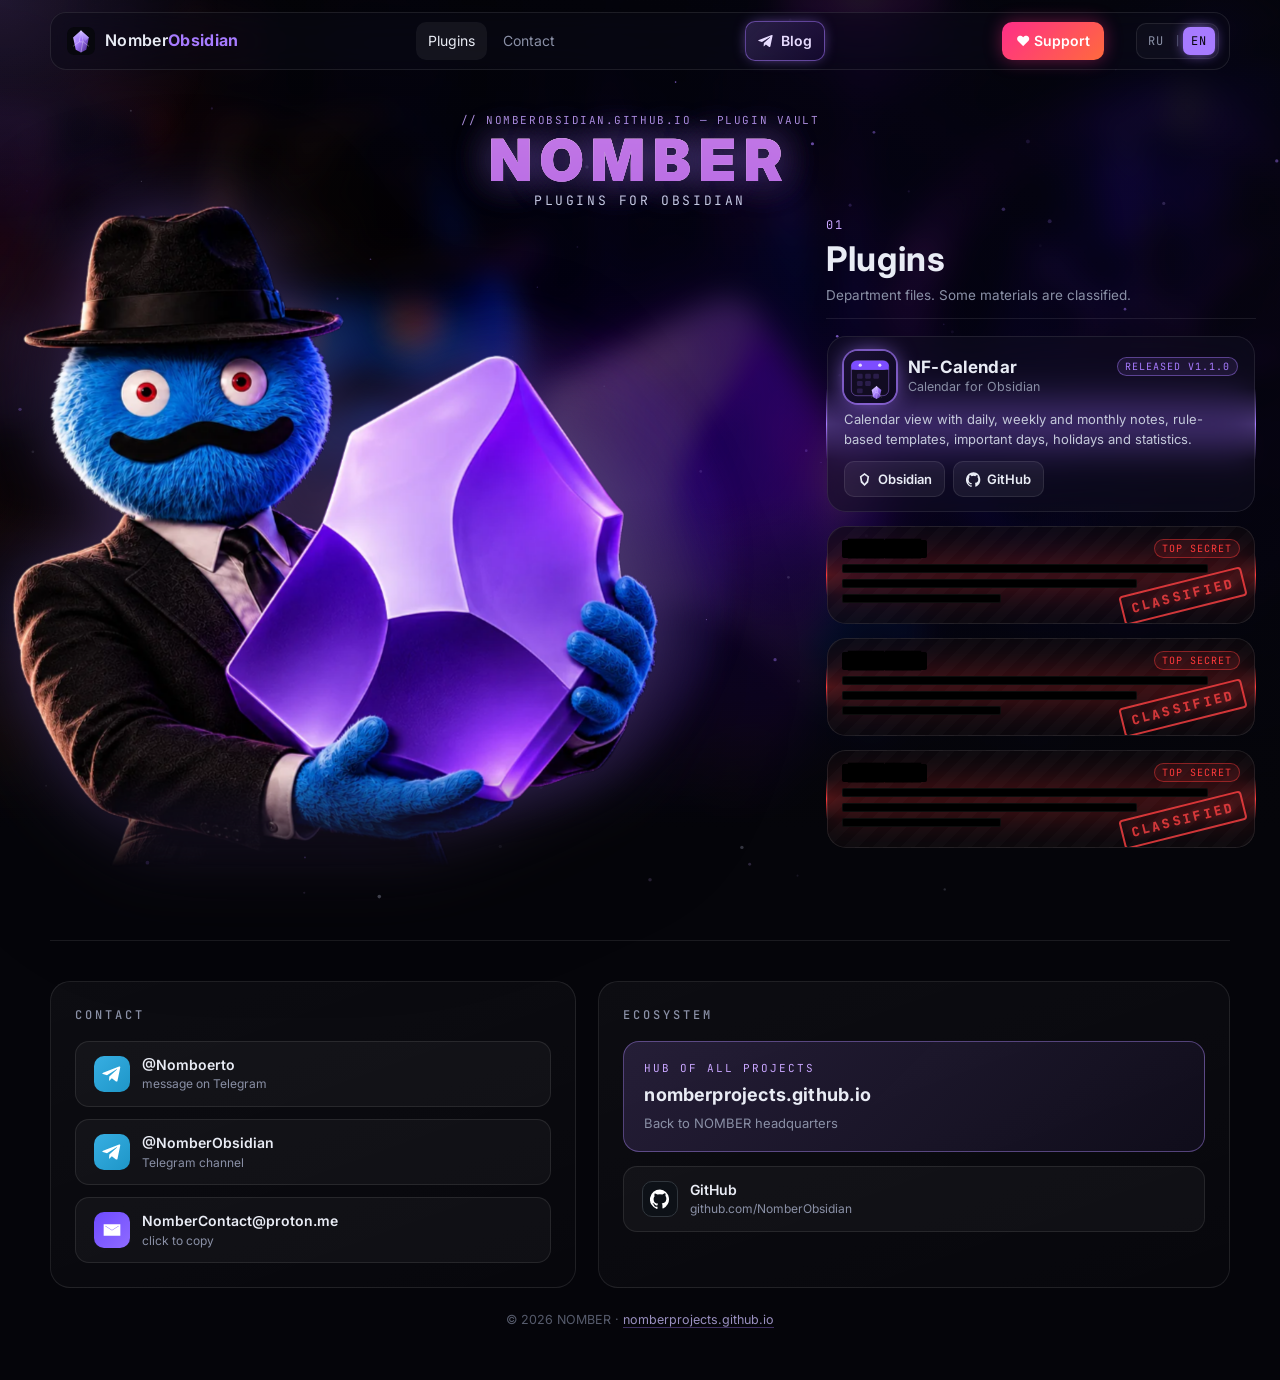
==== commit d7b336cc: "NF-Calendar released: v1.1.0, links to Obsidian and GitHub" ====
--- a/index.html
+++ b/index.html
@@ -4,7 +4,7 @@
 <meta charset="utf-8">
 <meta name="viewport" content="width=device-width,initial-scale=1">
 <title>NOMBER — NomberObsidian · Плагины для Obsidian</title>
-<meta name="description" content="NomberObsidian — плагины NOMBER для Obsidian. NF-Calendar скоро будет анонсирован, остальные материалы засекречены.">
+<meta name="description" content="NomberObsidian — плагины NOMBER для Obsidian. NF-Calendar уже вышел, остальные материалы засекречены.">
 <link rel="canonical" href="https://nomberobsidian.github.io/">
 <meta name="theme-color" content="#05050a">
 <meta property="og:type" content="website">
@@ -26,8 +26,8 @@
 <link rel="preconnect" href="https://fonts.googleapis.com">
 <link rel="preconnect" href="https://fonts.gstatic.com" crossorigin>
 <link href="https://fonts.googleapis.com/css2?family=Inter:wght@400;500;600;700;900&family=JetBrains+Mono:wght@400;500;700;800&display=swap" rel="stylesheet">
-<link rel="stylesheet" href="assets/style.css?v=7">
-<script src="assets/i18n.js?v=7"></script>
+<link rel="stylesheet" href="assets/style.css?v=8">
+<script src="assets/i18n.js?v=8"></script>
 </head>
 <body>
 <a class="skip" href="#plugins" data-i18n="skip">Перейти к плагинам</a>
@@ -101,7 +101,7 @@
 </footer>
 
 <div class="toast" id="toast" role="status" aria-live="polite"></div>
-<script src="assets/data.js?v=6"></script>
-<script src="assets/main.js?v=6"></script>
+<script src="assets/data.js?v=8"></script>
+<script src="assets/main.js?v=8"></script>
 </body>
 </html>
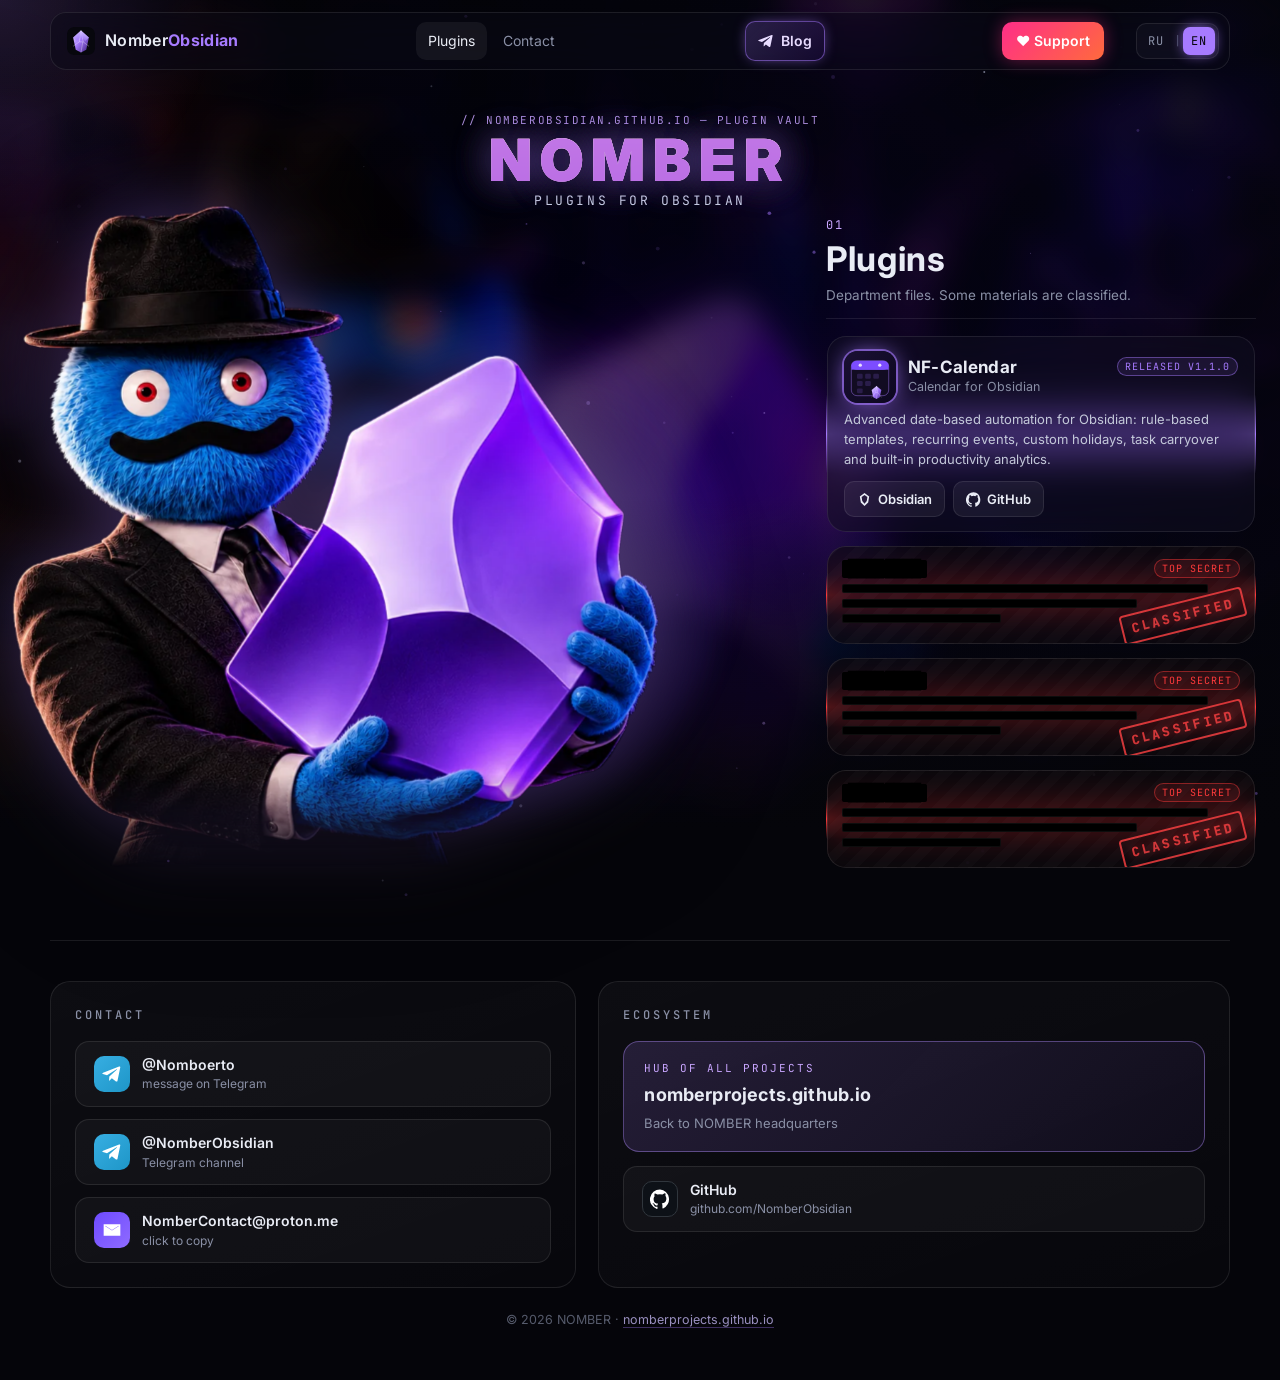
==== commit 58b4ea39: "NF-Calendar: official description" ====
--- a/index.html
+++ b/index.html
@@ -26,8 +26,8 @@
 <link rel="preconnect" href="https://fonts.googleapis.com">
 <link rel="preconnect" href="https://fonts.gstatic.com" crossorigin>
 <link href="https://fonts.googleapis.com/css2?family=Inter:wght@400;500;600;700;900&family=JetBrains+Mono:wght@400;500;700;800&display=swap" rel="stylesheet">
-<link rel="stylesheet" href="assets/style.css?v=8">
-<script src="assets/i18n.js?v=8"></script>
+<link rel="stylesheet" href="assets/style.css?v=9">
+<script src="assets/i18n.js?v=9"></script>
 </head>
 <body>
 <a class="skip" href="#plugins" data-i18n="skip">Перейти к плагинам</a>
@@ -101,7 +101,7 @@
 </footer>
 
 <div class="toast" id="toast" role="status" aria-live="polite"></div>
-<script src="assets/data.js?v=8"></script>
-<script src="assets/main.js?v=8"></script>
+<script src="assets/data.js?v=9"></script>
+<script src="assets/main.js?v=9"></script>
 </body>
 </html>
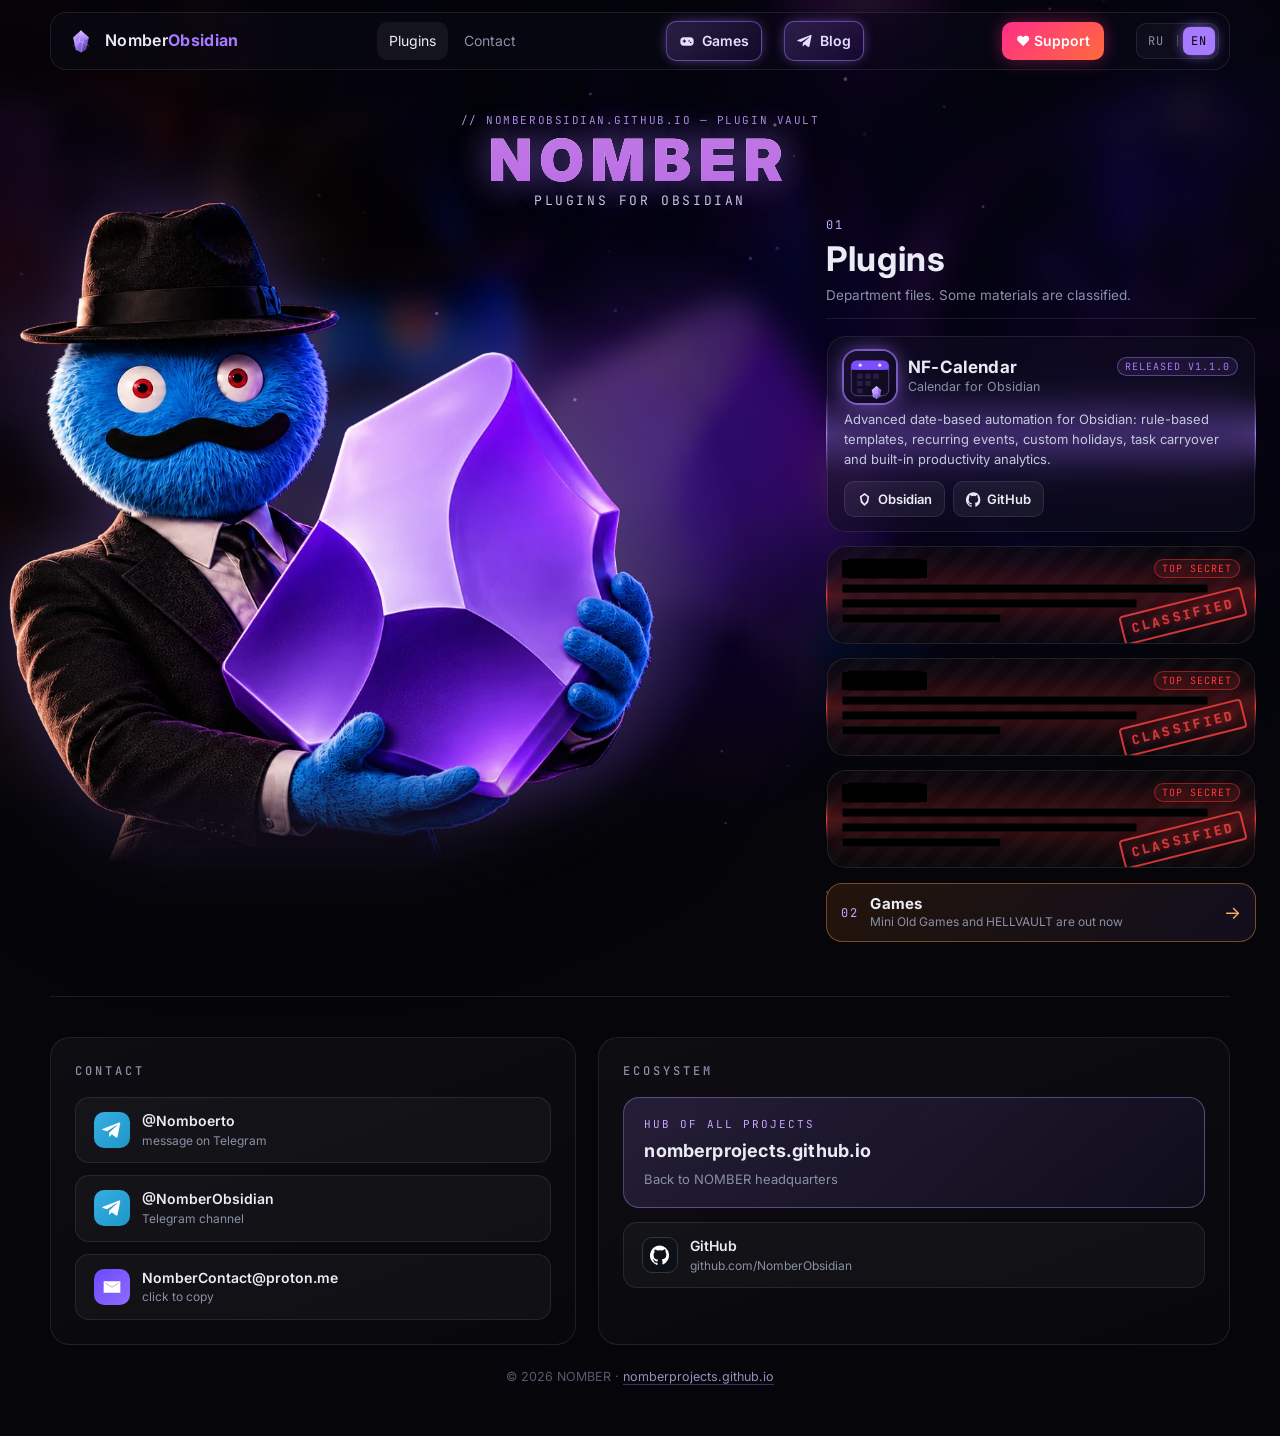
==== commit ded0657b: "Add /games page with Mini Old Games and HELLVAULT New Games section at /games (no .html), linked fro" ====
--- a/index.html
+++ b/index.html
@@ -26,8 +26,8 @@
 <link rel="preconnect" href="https://fonts.googleapis.com">
 <link rel="preconnect" href="https://fonts.gstatic.com" crossorigin>
 <link href="https://fonts.googleapis.com/css2?family=Inter:wght@400;500;600;700;900&family=JetBrains+Mono:wght@400;500;700;800&display=swap" rel="stylesheet">
-<link rel="stylesheet" href="assets/style.css?v=9">
-<script src="assets/i18n.js?v=9"></script>
+<link rel="stylesheet" href="assets/style.css?v=10">
+<script src="assets/i18n.js?v=10"></script>
 </head>
 <body>
 <a class="skip" href="#plugins" data-i18n="skip">Перейти к плагинам</a>
@@ -40,7 +40,8 @@
     <a href="#plugins" data-i18n="nav.plugins">Плагины</a>
     <a href="#contact" data-i18n="nav.contact">Связь</a>
   </nav>
-  <a class="nav-blog" href="/blog"><svg viewBox="0 0 24 24" aria-hidden="true"><path d="M21.9 4.3 18.6 20c-.2 1.1-.9 1.4-1.8.9l-5-3.7-2.4 2.3c-.3.3-.5.5-1 .5l.4-5.1 9.2-8.3c.4-.4-.1-.6-.6-.2L6 13.6l-4.9-1.5c-1.1-.3-1.1-1 .2-1.6L20.5 3c.9-.3 1.7.2 1.4 1.3z"/></svg><span data-i18n="nav.blog">Блог</span></a>
+  <a class="nav-games" href="/games" data-i18n-attr="aria-label:nav.games"><svg viewBox="0 0 24 24" aria-hidden="true"><path d="M7.2 6.5h9.6A5.3 5.3 0 0 1 22 11.7v2.1a5.3 5.3 0 0 1-5.2 5.2H7.2A5.3 5.3 0 0 1 2 13.8v-2.1A5.3 5.3 0 0 1 7.2 6.5zm1.6 3.3H7.2v1.6H5.6v1.6h1.6v1.6h1.6v-1.6h1.6v-1.6H8.8zm6.3 1.1a1.15 1.15 0 1 0 .1 2.3 1.15 1.15 0 0 0-.1-2.3zm2.5 2.2a1.15 1.15 0 1 0 0 2.3 1.15 1.15 0 0 0 0-2.3z"/></svg><span data-i18n="nav.games">Игры</span></a>
+  <a class="nav-blog" href="/blog" data-i18n-attr="aria-label:nav.blog"><svg viewBox="0 0 24 24" aria-hidden="true"><path d="M21.9 4.3 18.6 20c-.2 1.1-.9 1.4-1.8.9l-5-3.7-2.4 2.3c-.3.3-.5.5-1 .5l.4-5.1 9.2-8.3c.4-.4-.1-.6-.6-.2L6 13.6l-4.9-1.5c-1.1-.3-1.1-1 .2-1.6L20.5 3c.9-.3 1.7.2 1.4 1.3z"/></svg><span data-i18n="nav.blog">Блог</span></a>
   <a class="nav-donate" href="https://donatre.github.io/" target="_blank" rel="noopener">♥ <span data-i18n="donate">Поддержать</span></a>
   <div class="lang" role="group" aria-label="Язык сайта" data-i18n-attr="aria-label:a.lang"><button type="button" data-lang="ru">RU</button><i>|</i><button type="button" data-lang="en">EN</button></div>
 </header>
@@ -70,6 +71,11 @@
           <p data-i18n="plugins.p">Досье отдела. Часть материалов засекречена.</p>
         </header>
         <div class="plugin-list" id="plugin-list"></div>
+        <a class="games-teaser reveal" href="/games">
+          <span class="games-teaser-num">02</span>
+          <span class="games-teaser-text"><strong data-i18n="games.teaser.t">Игры</strong><small data-i18n="games.teaser.p">Mini Old Games и HELLVAULT уже вышли</small></span>
+          <span class="games-teaser-go" aria-hidden="true">→</span>
+        </a>
       </aside>
     </div>
   </section>
@@ -101,7 +107,7 @@
 </footer>
 
 <div class="toast" id="toast" role="status" aria-live="polite"></div>
-<script src="assets/data.js?v=9"></script>
-<script src="assets/main.js?v=9"></script>
+<script src="assets/data.js?v=10"></script>
+<script src="assets/main.js?v=10"></script>
 </body>
 </html>
--- a/assets/style.css
+++ b/assets/style.css
@@ -187,7 +187,8 @@
   .brand{gap:0}
   .nav-donate{margin-left:0;padding:8px 10px}
   .nav-donate span{display:none}
-  .nav-blog{padding:7px 10px}
+  .nav-blog,.nav-games{padding:7px 10px}
+  .nav{gap:4px}
   .hero{padding:114px 16px 24px;min-height:0}
   .kicker{letter-spacing:.1em;font-size:11px}
   .glitch{letter-spacing:.08em}
@@ -197,16 +198,21 @@
   .lang{margin-left:0;margin-right:0}
   .foot-cols{grid-template-columns:1fr}
 }
+@media (max-width:420px){
+  .nav-games span,.nav-blog span{display:none}
+  .nav-games,.nav-blog{padding:7px 8px}
+}
 @media (prefers-reduced-motion:reduce){
   *,*::before,*::after{animation:none!important;transition:none!important}
   html{scroll-behavior:auto}
   .reveal{opacity:1;transform:none}
 }
 
-/* nav: blog button (always visible, including mobile) */
-.nav-blog{display:inline-flex;align-items:center;gap:7px;flex:none;text-decoration:none;font-size:14px;font-weight:600;padding:8px 12px;border-radius:10px;color:#e8dcff;background:linear-gradient(135deg,rgba(167,123,255,.22),rgba(92,40,200,.12));border:1px solid color-mix(in srgb,var(--vi) 50%,transparent);box-shadow:0 0 16px -6px var(--vi);transition:.2s}
-.nav-blog svg{width:16px;height:16px;fill:currentColor;flex:none}
+/* nav: games + blog buttons (always visible, including mobile) */
+.nav-blog,.nav-games{display:inline-flex;align-items:center;gap:7px;flex:none;text-decoration:none;font-size:14px;font-weight:600;padding:8px 12px;border-radius:10px;color:#e8dcff;background:linear-gradient(135deg,rgba(167,123,255,.22),rgba(92,40,200,.12));border:1px solid color-mix(in srgb,var(--vi) 50%,transparent);box-shadow:0 0 16px -6px var(--vi);transition:.2s}
+.nav-blog svg,.nav-games svg{width:16px;height:16px;fill:currentColor;flex:none}
 .nav-blog:hover,.nav-blog.on{background:linear-gradient(135deg,#37aee2,#1e96c8);color:#fff;border-color:transparent;box-shadow:0 0 20px -4px #37aee2}
+.nav-games:hover,.nav-games.on{background:linear-gradient(135deg,#ff8a1f,#ff5a2d);color:#fff;border-color:transparent;box-shadow:0 0 20px -4px #ff8a1f}
 
 /* blog page */
 .blog-hero{position:relative;z-index:2;padding:130px 24px 20px;display:flex;justify-content:center}
@@ -274,3 +280,40 @@
   .feed-wrap{width:calc(100% - 24px);padding:24px 0 60px}
   .post-body{padding:14px 14px 12px}
 }
+
+/* home teaser to /games — compact, sits under the plugin list */
+.games-teaser{display:flex;align-items:center;gap:12px;margin-top:14px;padding:11px 14px;border-radius:16px;text-decoration:none;border:1px solid color-mix(in srgb,#ff8a1f 35%,var(--line));background:linear-gradient(135deg,rgba(255,138,31,.12),rgba(167,123,255,.08));transition:.25s}
+.games-teaser:hover{border-color:#ff8a1f;box-shadow:0 0 24px -8px #ff8a1f;transform:translateY(-1px)}
+.games-teaser-num{font-family:var(--mono);color:var(--cy);font-size:12px;letter-spacing:.14em;flex:none}
+.games-teaser-text{display:flex;flex-direction:column;gap:1px;min-width:0;flex:1}
+.games-teaser-text strong{font-size:15px;letter-spacing:.01em;line-height:1.2}
+.games-teaser-text small{font-size:12px;color:var(--mut);line-height:1.35}
+.games-teaser-go{flex:none;color:#ffb067;font-size:18px;transition:transform .2s}
+.games-teaser:hover .games-teaser-go{transform:translateX(3px)}
+
+/* games page */
+.games-hero{position:relative;z-index:2;padding:130px 24px 8px;display:flex;justify-content:center;text-align:center}
+.games-hero-inner{width:min(980px,100%)}
+.games-hero h1{font-size:clamp(36px,5.4vw,64px);font-weight:900;letter-spacing:.08em;line-height:1;margin:.12em 0 .2em;background:linear-gradient(180deg,#fff 20%,#c5b4f0);-webkit-background-clip:text;background-clip:text;color:transparent;text-shadow:0 0 40px rgba(167,123,255,.3)}
+.games-lead{color:#c4c9da;font-size:clamp(15px,1.6vw,18px);max-width:34em;margin:0 auto;line-height:1.5}
+.games-wrap{position:relative;z-index:2;width:min(980px,calc(100% - 40px));margin:0 auto;padding:28px 0 80px}
+.games-list{display:flex;flex-direction:column;gap:28px}
+.game-card{--acc:var(--vi);border-radius:24px;padding:1px;background:linear-gradient(135deg,color-mix(in srgb,var(--acc) 65%,transparent),transparent 42%,color-mix(in srgb,var(--acc) 35%,transparent)) border-box;transition:transform .25s ease,box-shadow .35s}
+.game-card:hover,.game-card:focus-within{box-shadow:0 0 48px -8px var(--acc),0 30px 60px -20px #000;transform:translateY(-2px)}
+.game-card-in{border-radius:23px;overflow:hidden;background:var(--glass);backdrop-filter:blur(18px) saturate(1.3);-webkit-backdrop-filter:blur(18px) saturate(1.3);border:1px solid var(--line)}
+.game-cover{display:block;background:#0a0c14}
+.game-cover img{width:100%;height:auto;aspect-ratio:4/3;object-fit:cover;object-position:center 46%;display:block}
+.game-body{padding:22px 24px 24px}
+.game-title-row{display:flex;align-items:center;justify-content:space-between;gap:12px;flex-wrap:wrap}
+.game-title-row h2{font-size:clamp(22px,3vw,32px);letter-spacing:.01em;line-height:1.15;margin:0}
+.game-card .tag{margin-top:6px;font-size:13.5px}
+.game-note{font-family:var(--mono);font-size:11px;letter-spacing:.08em;text-transform:uppercase;color:var(--mut)}
+.game-desc{font-size:15px;color:#d0d4e2;line-height:1.6;margin-top:10px;max-width:52em}
+.game-card .links{margin-top:16px}
+.game-card .btn{font-size:14px;padding:9px 14px}
+@media (max-width:640px){
+  .games-hero{padding:108px 16px 4px}
+  .games-wrap{width:calc(100% - 24px);padding:18px 0 60px}
+  .game-body{padding:16px 16px 18px}
+  .games-list{gap:20px}
+}
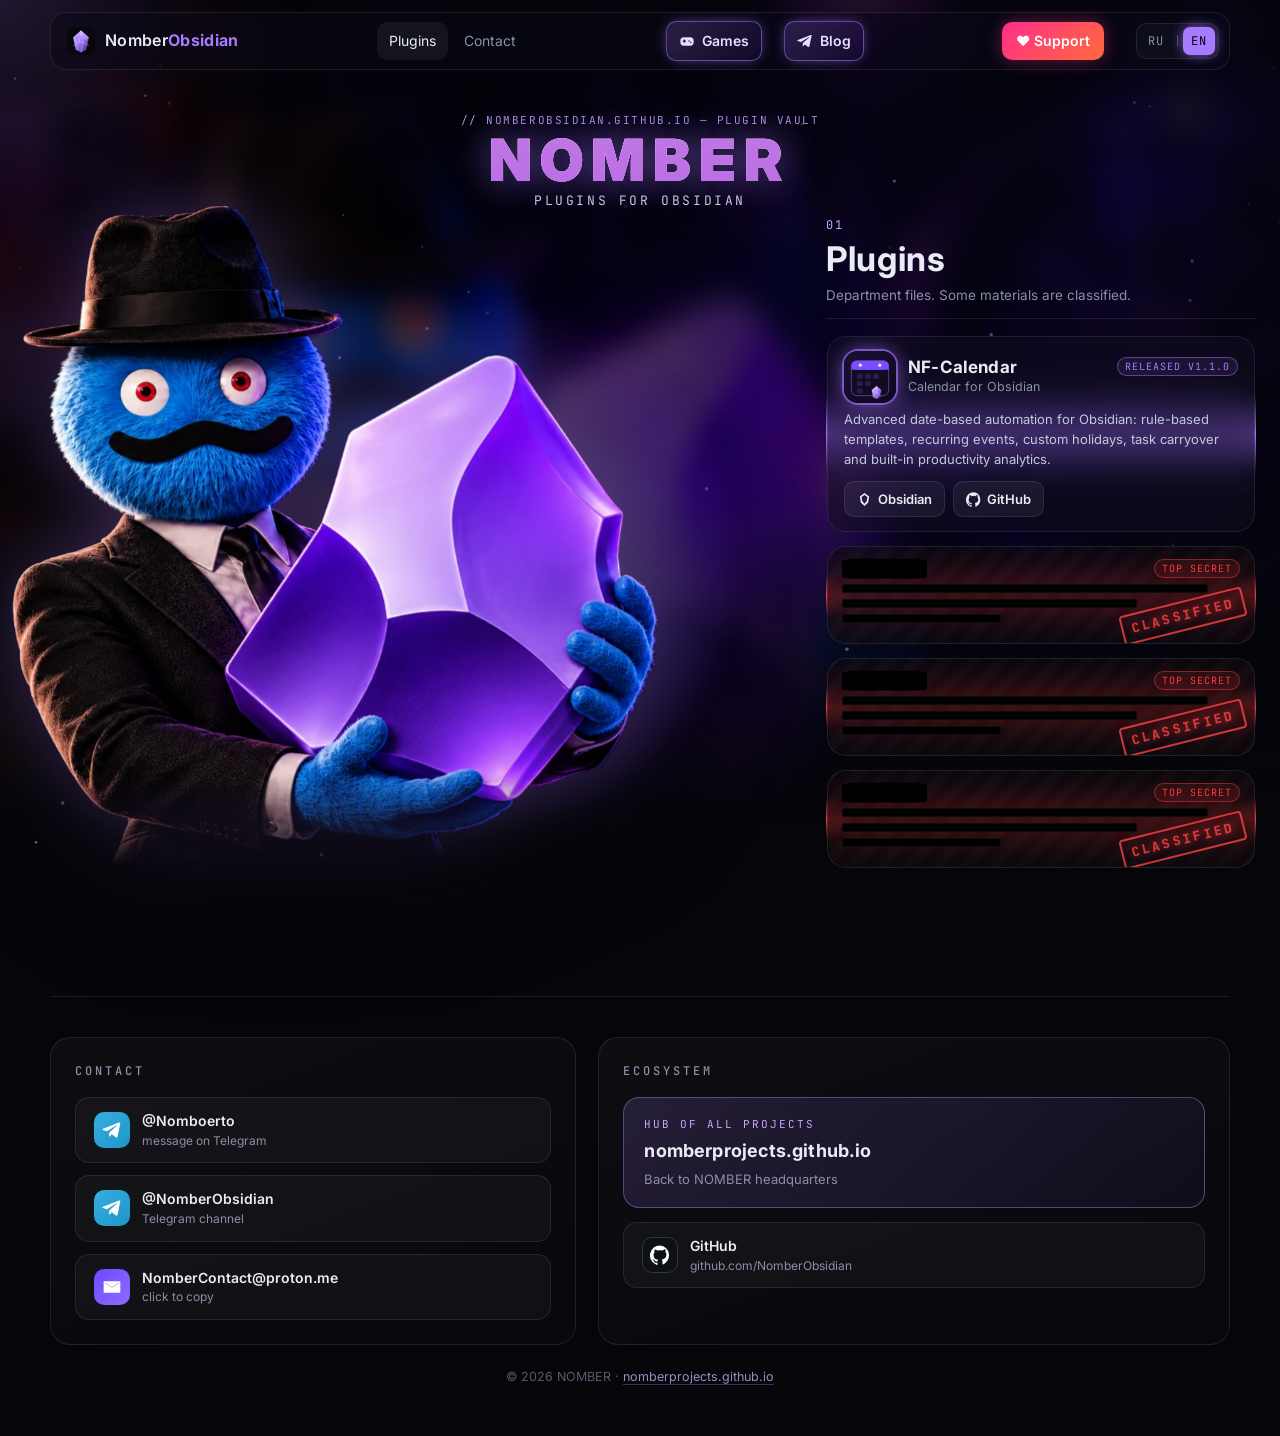
==== commit 61eca166: "Games: compact cards in a grid" ====
--- a/index.html
+++ b/index.html
@@ -26,8 +26,8 @@
 <link rel="preconnect" href="https://fonts.googleapis.com">
 <link rel="preconnect" href="https://fonts.gstatic.com" crossorigin>
 <link href="https://fonts.googleapis.com/css2?family=Inter:wght@400;500;600;700;900&family=JetBrains+Mono:wght@400;500;700;800&display=swap" rel="stylesheet">
-<link rel="stylesheet" href="assets/style.css?v=10">
-<script src="assets/i18n.js?v=10"></script>
+<link rel="stylesheet" href="assets/style.css?v=11">
+<script src="assets/i18n.js?v=11"></script>
 </head>
 <body>
 <a class="skip" href="#plugins" data-i18n="skip">Перейти к плагинам</a>
@@ -107,7 +107,7 @@
 </footer>
 
 <div class="toast" id="toast" role="status" aria-live="polite"></div>
-<script src="assets/data.js?v=10"></script>
-<script src="assets/main.js?v=10"></script>
+<script src="assets/data.js?v=11"></script>
+<script src="assets/main.js?v=11"></script>
 </body>
 </html>
--- a/assets/style.css
+++ b/assets/style.css
@@ -317,3 +317,19 @@
   .game-body{padding:16px 16px 18px}
   .games-list{gap:20px}
 }
+
+/* games: compact cards */
+.games-wrap{width:min(760px,calc(100% - 40px))}
+.games-list{display:grid;grid-template-columns:repeat(auto-fill,minmax(260px,1fr));gap:18px}
+.game-card{border-radius:18px}
+.game-card-in{border-radius:17px}
+.game-cover img{aspect-ratio:16/10}
+.game-body{padding:12px 14px 14px}
+.game-title-row h2{font-size:18px}
+.game-card .tag{margin-top:3px;font-size:12px}
+.game-desc{font-size:13px;line-height:1.5;margin-top:6px}
+.game-card .links{margin-top:10px;gap:6px}
+.game-card .btn{font-size:12.5px;padding:6px 10px}
+.game-card .btn svg{width:14px;height:14px}
+@media (max-width:760px){.games-list{grid-template-columns:1fr;max-width:400px;margin:0 auto;gap:16px}.game-body{padding:12px 14px 14px}}
+.game-card{display:flex}.game-card-in{flex:1;display:flex;flex-direction:column}
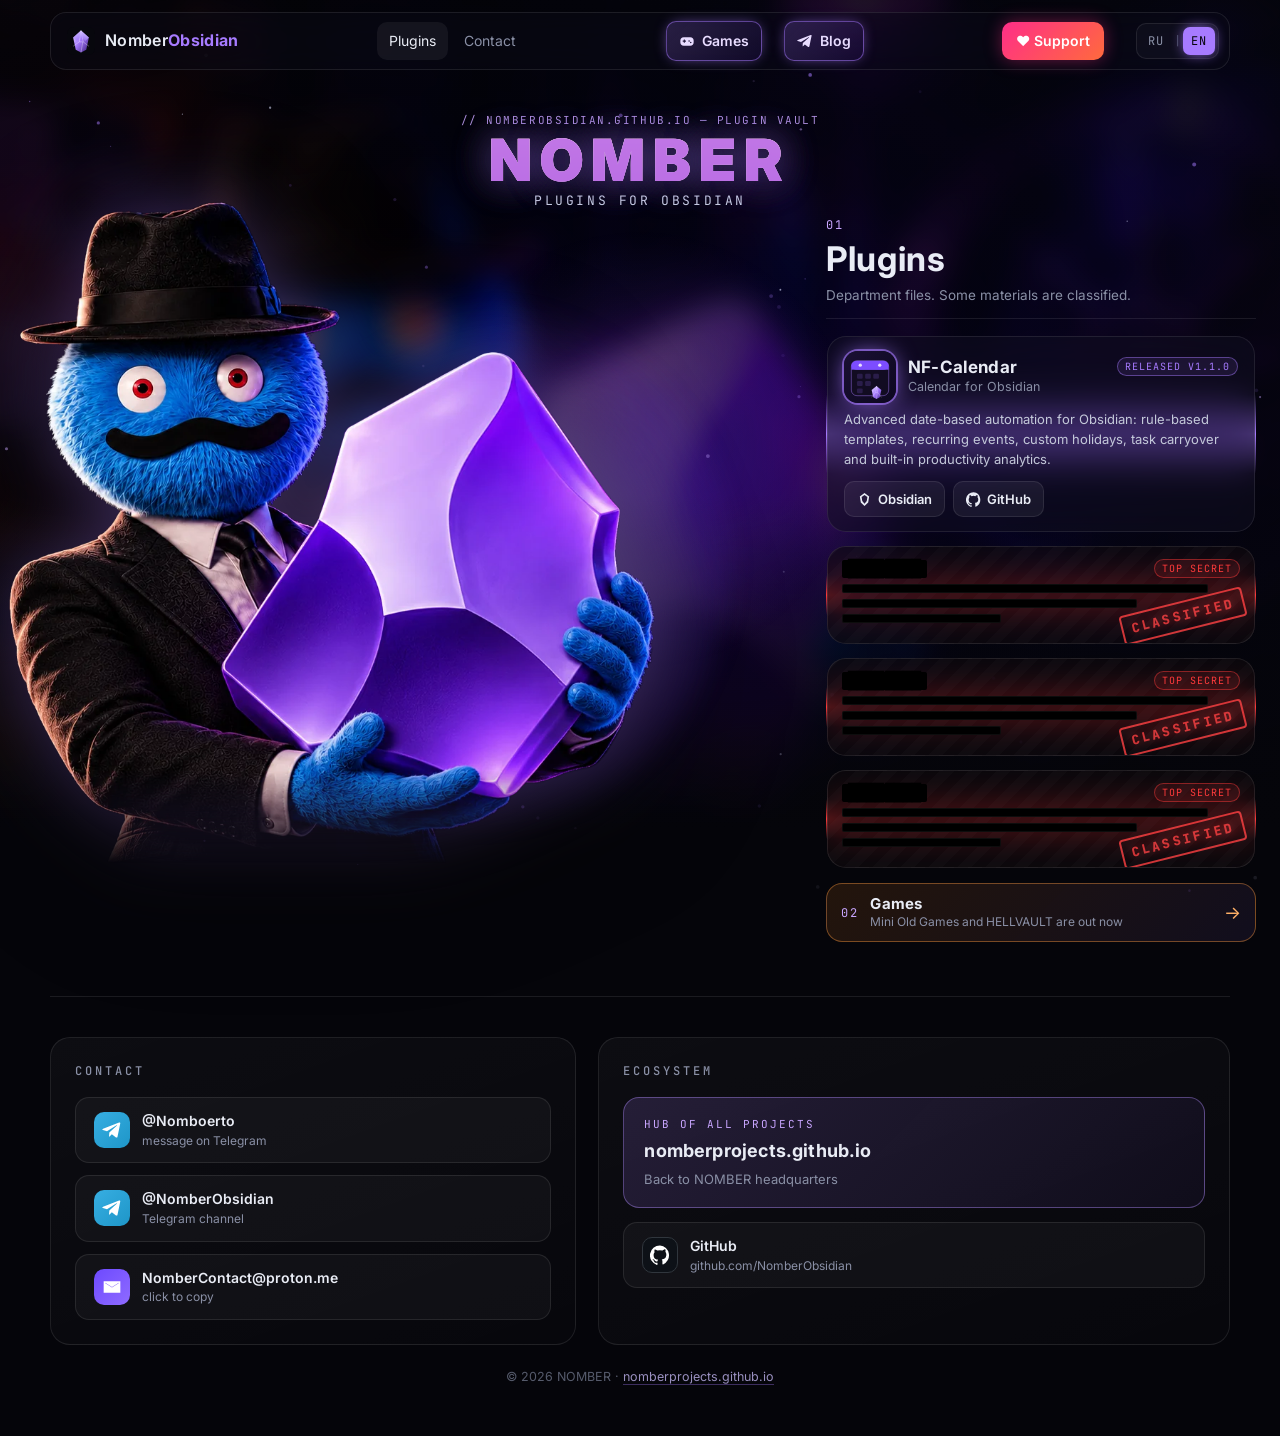
==== commit 1839304e: "Blog: fix photo paths under /blog/" ====
--- a/index.html
+++ b/index.html
@@ -26,8 +26,8 @@
 <link rel="preconnect" href="https://fonts.googleapis.com">
 <link rel="preconnect" href="https://fonts.gstatic.com" crossorigin>
 <link href="https://fonts.googleapis.com/css2?family=Inter:wght@400;500;600;700;900&family=JetBrains+Mono:wght@400;500;700;800&display=swap" rel="stylesheet">
-<link rel="stylesheet" href="assets/style.css?v=11">
-<script src="assets/i18n.js?v=11"></script>
+<link rel="stylesheet" href="assets/style.css?v=12">
+<script src="assets/i18n.js?v=12"></script>
 </head>
 <body>
 <a class="skip" href="#plugins" data-i18n="skip">Перейти к плагинам</a>
@@ -107,7 +107,7 @@
 </footer>
 
 <div class="toast" id="toast" role="status" aria-live="polite"></div>
-<script src="assets/data.js?v=11"></script>
-<script src="assets/main.js?v=11"></script>
+<script src="assets/data.js?v=12"></script>
+<script src="assets/main.js?v=12"></script>
 </body>
 </html>
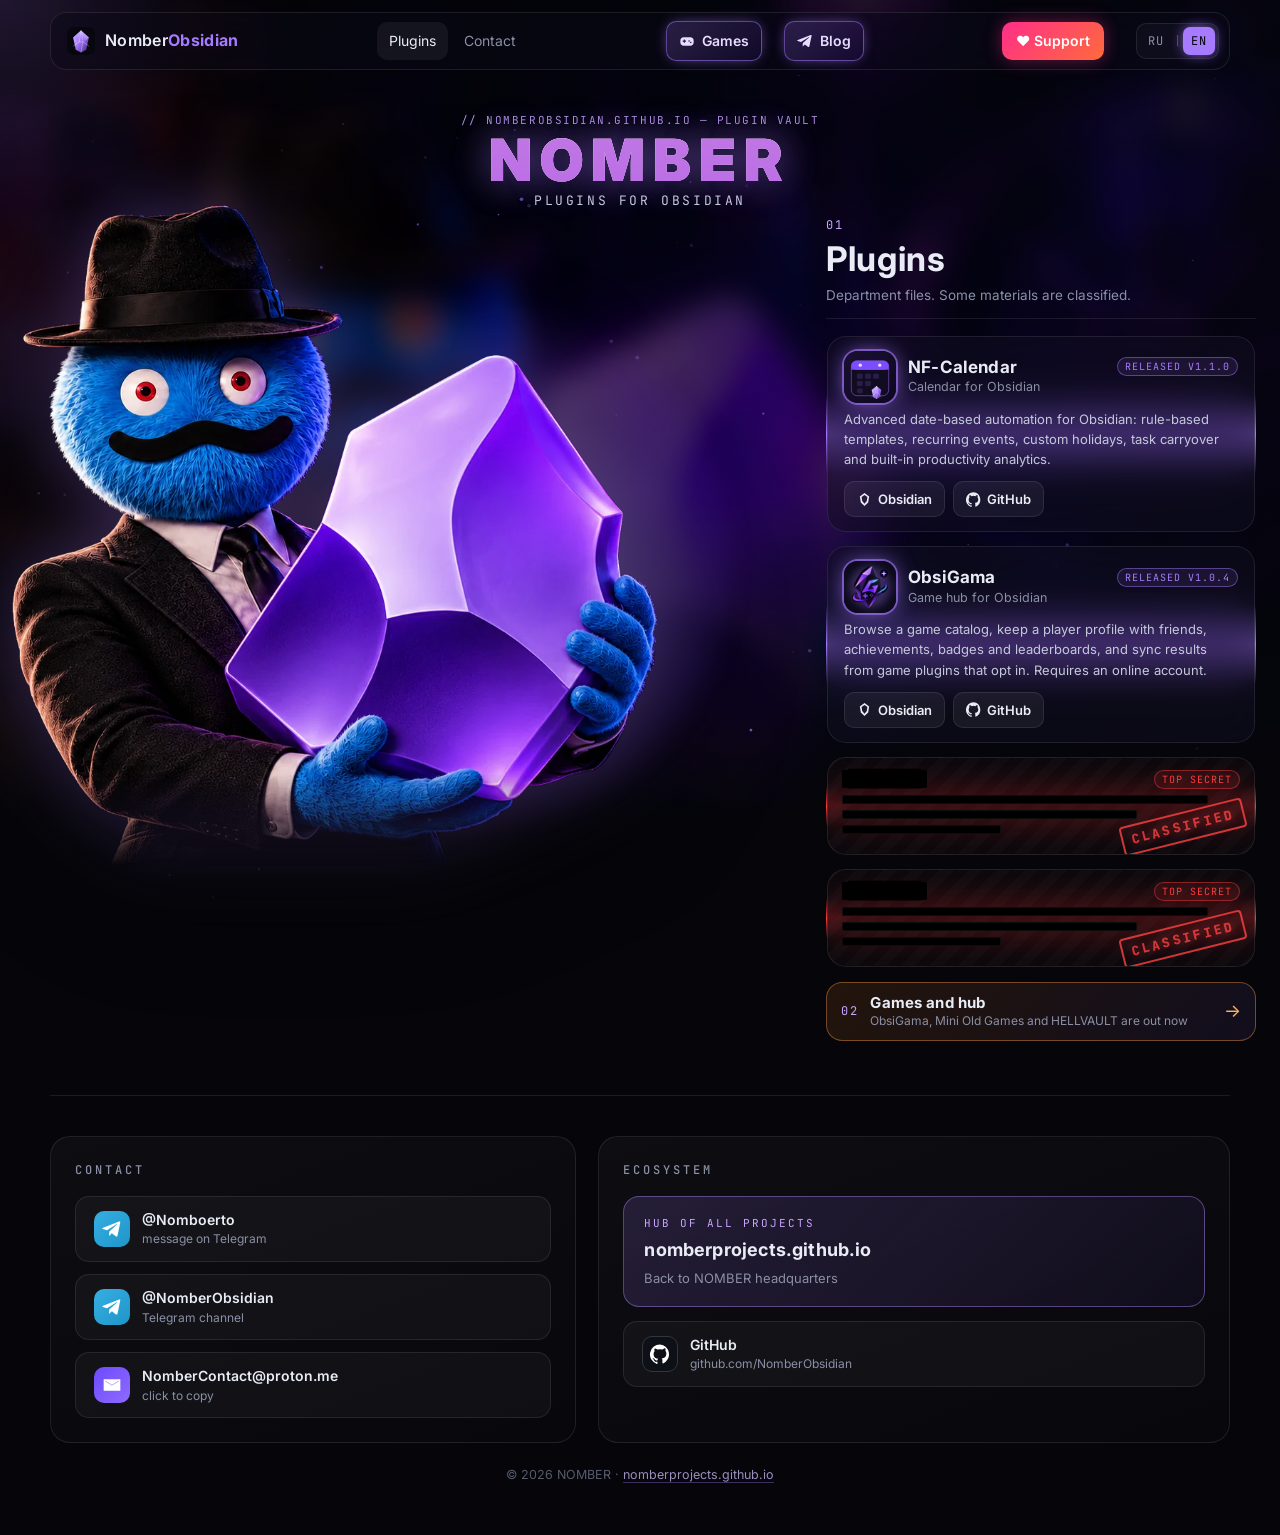
==== commit c73adc7c: "Add ObsiGama platform Feature the v1.0.4 social gaming hub as a separate block above the games, and " ====
--- a/index.html
+++ b/index.html
@@ -4,7 +4,7 @@
 <meta charset="utf-8">
 <meta name="viewport" content="width=device-width,initial-scale=1">
 <title>NOMBER — NomberObsidian · Плагины для Obsidian</title>
-<meta name="description" content="NomberObsidian — плагины NOMBER для Obsidian. NF-Calendar уже вышел, остальные материалы засекречены.">
+<meta name="description" content="NomberObsidian — плагины NOMBER для Obsidian. NF-Calendar и ObsiGama уже вышли, остальные материалы засекречены.">
 <link rel="canonical" href="https://nomberobsidian.github.io/">
 <meta name="theme-color" content="#05050a">
 <meta property="og:type" content="website">
@@ -26,8 +26,8 @@
 <link rel="preconnect" href="https://fonts.googleapis.com">
 <link rel="preconnect" href="https://fonts.gstatic.com" crossorigin>
 <link href="https://fonts.googleapis.com/css2?family=Inter:wght@400;500;600;700;900&family=JetBrains+Mono:wght@400;500;700;800&display=swap" rel="stylesheet">
-<link rel="stylesheet" href="assets/style.css?v=12">
-<script src="assets/i18n.js?v=12"></script>
+<link rel="stylesheet" href="assets/style.css?v=13">
+<script src="assets/i18n.js?v=13"></script>
 </head>
 <body>
 <a class="skip" href="#plugins" data-i18n="skip">Перейти к плагинам</a>
@@ -73,7 +73,7 @@
         <div class="plugin-list" id="plugin-list"></div>
         <a class="games-teaser reveal" href="/games">
           <span class="games-teaser-num">02</span>
-          <span class="games-teaser-text"><strong data-i18n="games.teaser.t">Игры</strong><small data-i18n="games.teaser.p">Mini Old Games и HELLVAULT уже вышли</small></span>
+          <span class="games-teaser-text"><strong data-i18n="games.teaser.t">Игры и хаб</strong><small data-i18n="games.teaser.p">ObsiGama, Mini Old Games и HELLVAULT уже вышли</small></span>
           <span class="games-teaser-go" aria-hidden="true">→</span>
         </a>
       </aside>
@@ -107,7 +107,7 @@
 </footer>
 
 <div class="toast" id="toast" role="status" aria-live="polite"></div>
-<script src="assets/data.js?v=12"></script>
-<script src="assets/main.js?v=12"></script>
+<script src="assets/data.js?v=13"></script>
+<script src="assets/main.js?v=13"></script>
 </body>
 </html>
--- a/assets/style.css
+++ b/assets/style.css
@@ -333,3 +333,35 @@
 .game-card .btn svg{width:14px;height:14px}
 @media (max-width:760px){.games-list{grid-template-columns:1fr;max-width:400px;margin:0 auto;gap:16px}.game-body{padding:12px 14px 14px}}
 .game-card{display:flex}.game-card-in{flex:1;display:flex;flex-direction:column}
+
+/* ObsiGama platform hero on /games */
+.games-wrap{width:min(1000px,calc(100% - 40px))}
+.platform-card{--acc:var(--vi);border-radius:24px;padding:1px;background:linear-gradient(135deg,color-mix(in srgb,var(--acc) 80%,#fff) 0%,transparent 42%,color-mix(in srgb,var(--acc) 40%,transparent) 100%) border-box;box-shadow:0 0 70px -16px color-mix(in srgb,var(--acc) 70%,transparent),0 30px 60px -24px #000;transition:transform .25s ease,box-shadow .35s}
+.platform-card:hover,.platform-card:focus-within{box-shadow:0 0 80px -12px var(--acc),0 30px 60px -20px #000;transform:translateY(-2px)}
+.platform-card-in{border-radius:23px;overflow:hidden;background:var(--glass);backdrop-filter:blur(18px) saturate(1.3);-webkit-backdrop-filter:blur(18px) saturate(1.3);border:1px solid color-mix(in srgb,var(--acc) 28%,var(--line))}
+.platform-cover{position:relative;display:block;background:#0a0c14}
+.platform-cover img{width:100%;height:auto;aspect-ratio:16/9;object-fit:cover;object-position:center;display:block}
+.platform-cover::after{content:"";position:absolute;inset:auto 0 0;height:32%;background:linear-gradient(transparent,rgba(12,10,24,.92));pointer-events:none}
+.platform-body{padding:20px 26px 24px}
+.platform-meta{display:flex;align-items:center;justify-content:space-between;gap:10px;flex-wrap:wrap}
+.platform-badge{font-family:var(--mono);font-size:11px;font-weight:700;letter-spacing:.16em;text-transform:uppercase;color:#12081c;background:linear-gradient(135deg,#f0e6ff,#a77bff 70%,#7c5cff);padding:4px 11px;border-radius:999px;box-shadow:0 0 18px -4px var(--acc)}
+.platform-body h2{font-size:clamp(28px,4.2vw,44px);letter-spacing:.01em;line-height:1.08;margin:12px 0 0;background:linear-gradient(180deg,#fff 20%,#c5b4f0);-webkit-background-clip:text;background-clip:text;color:transparent}
+.platform-aka{font-size:12.5px;color:var(--mut);margin-top:6px}
+.platform-tagline{font-size:clamp(15px,1.7vw,18px);color:var(--cy);font-weight:600;margin-top:8px;letter-spacing:.01em}
+.platform-desc{font-size:15px;color:#d0d4e2;line-height:1.6;margin-top:10px;max-width:52em}
+.platform-chips{display:flex;flex-wrap:wrap;gap:6px;margin-top:14px;list-style:none}
+.platform-chips li{font-family:var(--mono);font-size:11.5px;letter-spacing:.03em;padding:5px 10px;border-radius:999px;border:1px solid color-mix(in srgb,var(--acc) 42%,var(--line));background:color-mix(in srgb,var(--acc) 14%,transparent);color:#efe6ff}
+.platform-note{font-size:13.5px;color:var(--mut);margin-top:12px;line-height:1.5}
+.platform-card .links{margin-top:16px}
+.platform-card .btn{font-size:14px;padding:9px 14px}
+.games-list-title{font-size:clamp(20px,2.8vw,28px);letter-spacing:.06em;margin:40px 0 6px;text-align:center;font-weight:800}
+.games-list-lead{text-align:center;color:var(--mut);font-size:13.5px;margin:0 auto 20px;max-width:38em;line-height:1.5}
+.games-list{max-width:760px;margin:0 auto}
+@media (max-width:760px){
+  .games-wrap{width:calc(100% - 24px)}
+  .platform-body{padding:16px 16px 18px}
+  .platform-body h2{font-size:28px;margin-top:10px}
+  .platform-desc{font-size:14px}
+  .platform-card .btn{font-size:13px;padding:8px 12px}
+  .games-list-title{margin-top:28px}
+}
